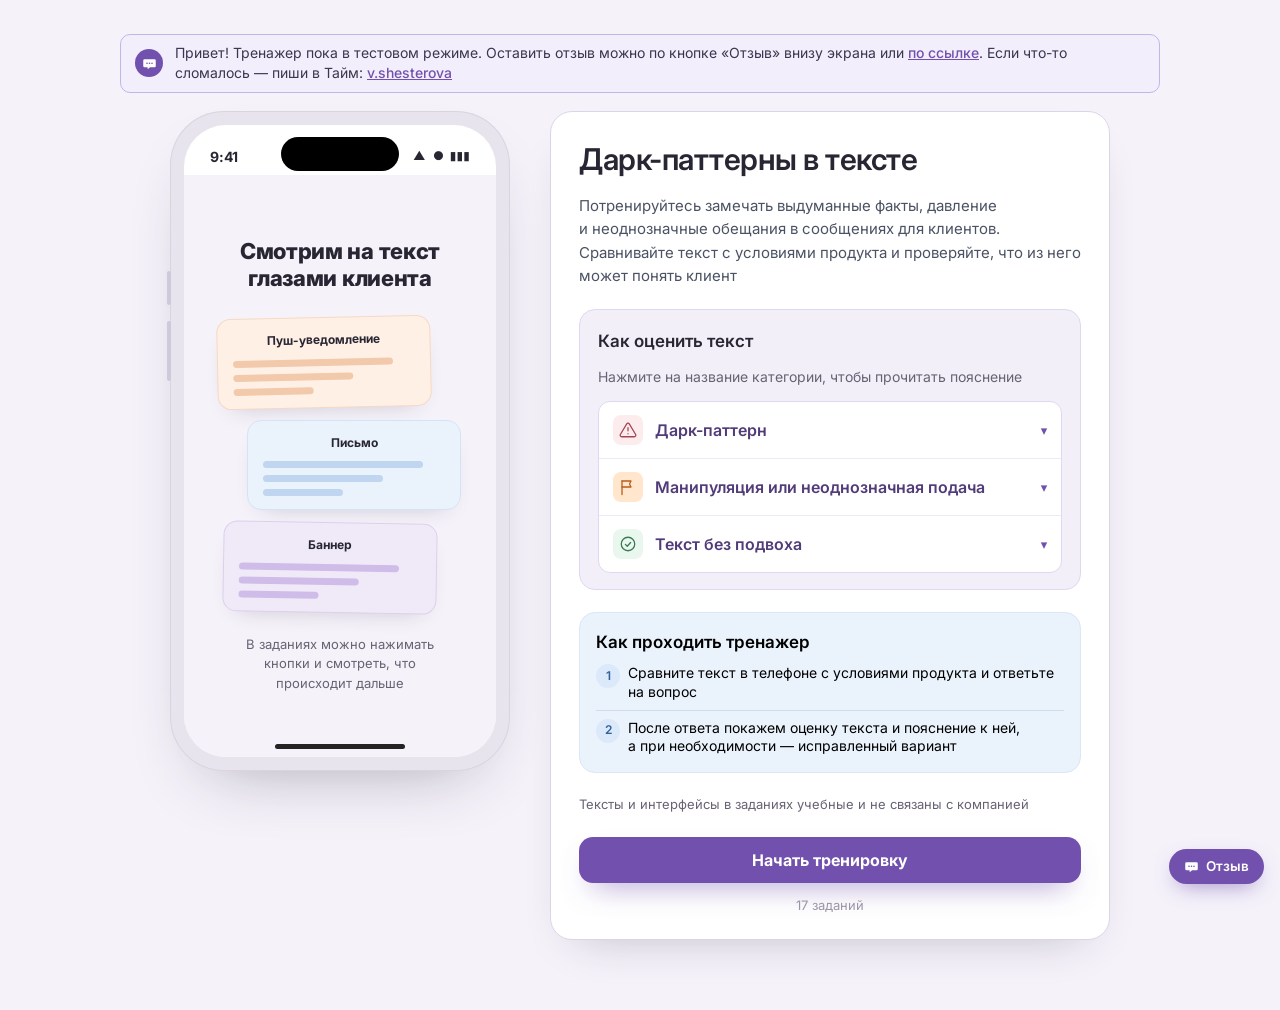
==== index.html @ 9935e398 "Откатить изменение верстки, сузившее карточку задания" ====
<!DOCTYPE html>
<html lang="ru">
<head>
  <meta charset="UTF-8" />
  <meta name="viewport" content="width=device-width, initial-scale=1.0, viewport-fit=cover" />
  <title>Тренажер по дарк-паттернам</title>
  <meta name="description" content="Мобильный тренажер для редакторов: замечаем неочевидные дарк-паттерны в интерфейсах продуктов и фич." />
  <link rel="preconnect" href="https://fonts.googleapis.com" />
  <link rel="preconnect" href="https://fonts.gstatic.com" crossorigin />
  <link href="https://fonts.googleapis.com/css2?family=Inter:wght@400;500;600;700;800&family=JetBrains+Mono:wght@400;600&display=swap" rel="stylesheet" />
<link rel="stylesheet" href="css/styles.css?v=20261102-review-result" />

  <!-- ===== Яндекс Метрика ===== -->
  <script>
    window.METRIKA_ID = "113555972";
  </script>
  <script type="text/javascript">
    (function (m, e, t, r, i, k, a) {
      m[i] = m[i] || function () { (m[i].a = m[i].a || []).push(arguments); };
      m[i].l = 1 * new Date();
      for (var j = 0; j < document.scripts.length; j++) {
        if (document.scripts[j].src === r) { return; }
      }
      k = e.createElement(t), a = e.getElementsByTagName(t)[0], k.async = 1, k.src = r, a.parentNode.insertBefore(k, a);
    })(window, document, "script", "https://mc.yandex.ru/metrika/tag.js", "ym");
    var __mid = window.METRIKA_ID || "";
    if (/^\d+$/.test(__mid)) {
      ym(__mid, "init", { clickmap: true, trackLinks: true, accurateTrackBounce: true, webvisor: true });
    }
  </script>
  <noscript><div><img src="https://mc.yandex.ru/watch/113555972" style="position:absolute; left:-9999px;" alt="" /></div></noscript>
  <!-- ===== /Яндекс Метрика ===== -->
</head>
<body>
  <div id="app" class="app"></div>
<script src="js/data.js?v=20261029-feedback"></script>
  <script src="js/feedback-api.js?v=20261029-confirm1"></script>
  <script src="js/app.js?v=20261102-review-progress"></script>
</body>
</html>
---- css/styles.css ----
/* ============================================================================
   Мобильный тренажер по дарк-паттернам — iPhone-рамка + экраны приложений
   ============================================================================ */

:root {
  --page-bg-1: #f5f2fa;
  --page-bg-2: #efeaf7;
  --page-bg-3: #f5f2fa;

  --surface: #ffffff;
  --surface-2: #ffffff;
  --surface-3: #f3eef9;
  --border: #ded6e9;
  --border-strong: #cfc4e0;

  --text: #292633;
  --text-muted: #686273;
  --text-faint: #9b95a6;

  --primary: #7151ad;
  --primary-strong: #5f3f96;
  --primary-soft: rgba(113, 81, 173, 0.12);

  --correct: #1d9a6e;
  --correct-soft: rgba(29, 154, 110, 0.14);
  --wrong: #d64550;
  --wrong-soft: rgba(214, 69, 80, 0.12);
  --accent: #a26f1f;
  --accent-soft: rgba(162, 111, 31, 0.12);
  --blue: #2f6fed;
  --blue-soft: rgba(47, 111, 237, 0.11);

  --radius: 16px;
  --radius-sm: 12px;
  --shadow: 0 20px 50px -30px rgba(41, 38, 51, 0.28);
  --shadow-phone: 0 30px 70px -40px rgba(41, 38, 51, 0.45);

  --font: "Inter", system-ui, -apple-system, "Segoe UI", Roboto, sans-serif;
}

* { box-sizing: border-box; }

html, body {
  margin: 0;
  padding: 0;
  min-height: 100%;
}

body {
  font-family: var(--font);
  color: var(--text);
  background: #f5f2fa;
  background-attachment: fixed;
  -webkit-font-smoothing: antialiased;
  line-height: 1.55;
  min-height: 100vh;
}

.app {
  max-width: 1080px;
  margin: 0 auto;
  padding: 34px 20px 70px;
}

/* ============================================================================
   Раскладка: слева телефон, справа панель с заданием
   ============================================================================ */
.layout {
  display: flex;
  align-items: flex-start;
  justify-content: center;
  gap: 40px;
  flex-wrap: wrap;
}

/* ============================================================================
   Телефон
   ============================================================================ */
.phone-wrap {
  flex: 0 0 auto;
  display: flex;
  flex-direction: column;
  align-items: center;
}

.phone {
  position: relative;
  width: 330px;
  height: 640px;
  background: #e7e4ee;
  border-radius: 54px;
  padding: 14px;
  box-shadow: var(--shadow-phone), inset 0 0 0 1px rgba(41, 38, 51, 0.08);
}

/* боковые кнопки */
.phone::before {
  content: "";
  position: absolute;
  left: -3px;
  top: 160px;
  width: 4px;
  height: 34px;
  border-radius: 4px;
  background: #cfcadb;
}
.phone::after {
  content: "";
  position: absolute;
  left: -3px;
  top: 210px;
  width: 4px;
  height: 60px;
  border-radius: 4px;
  background: #cfcadb;
}

.phone-screen {
  position: relative;
  width: 100%;
  height: 100%;
  border-radius: 42px;
  overflow: hidden;
  background: #ffffff;
  display: flex;
  flex-direction: column;
}

/* динамический остров */
.island {
  position: absolute;
  top: 12px;
  left: 50%;
  transform: translateX(-50%);
  width: 118px;
  height: 34px;
  background: #000;
  border-radius: 20px;
  z-index: 40;
}

/* ============================================================================
   Экраны приложения внутри телефона
   ============================================================================ */
.app-statusbar {
  flex: none;
  height: 50px;
  padding: 14px 26px 0;
  display: flex;
  align-items: center;
  justify-content: space-between;
  font-size: 14px;
  font-weight: 700;
  color: var(--text);
  letter-spacing: 0.2px;
  position: relative;
  z-index: 30;
}
.status-icons {
  display: flex;
  align-items: center;
  gap: 6px;
  font-size: 12px;
}
.status-dark { color: #fff; }

.app-header {
  flex: none;
  padding: 6px 20px 12px;
}
.app-header .app-name {
  font-size: 12px;
  font-weight: 700;
  text-transform: uppercase;
  letter-spacing: 0.8px;
  color: var(--acc, var(--text-faint));
  margin-bottom: 4px;
}
.app-header .app-title {
  font-size: 22px;
  font-weight: 800;
  letter-spacing: -0.4px;
  margin: 0;
  line-height: 1.2;
}
.app-header .app-subtitle {
  font-size: 13px;
  color: var(--text-muted);
  margin-top: 3px;
}

.app-body {
  flex: 1;
  overflow-y: auto;
  padding: 6px 16px 96px;
  display: flex;
  flex-direction: column;
  gap: 14px;
}
.app-body::-webkit-scrollbar { display: none; }

/* фиксированная кнопка внизу экрана */
.app-cta {
  position: absolute;
  left: 0;
  right: 0;
  bottom: 0;
  padding: 14px 18px calc(18px + 22px);
  background: linear-gradient(180deg, rgba(244, 246, 251, 0), var(--surface-2) 40%);
  z-index: 20;
}
.app-cta .btn-screen {
  width: 100%;
  height: 52px;
  border: none;
  border-radius: 16px;
  font-family: var(--font);
  font-size: 16px;
  font-weight: 700;
  color: #fff;
  background: var(--primary);
  box-shadow: 0 12px 26px -12px rgba(95, 75, 216, 0.9);
  cursor: default;
}
.app-cta .btn-screen:active { transform: none; }

/* home indicator */
.home-indicator {
  position: absolute;
  bottom: 8px;
  left: 50%;
  transform: translateX(-50%);
  width: 130px;
  height: 5px;
  border-radius: 3px;
  background: rgba(0, 0, 0, 0.85);
  z-index: 40;
}

/* ============================================================================
   Блоки интерфейса
   ============================================================================ */
.blk { width: 100%; }

/* карточка счёта/продукта */
.blk-card {
  background: #fff;
  border: 1px solid var(--border);
  border-radius: 16px;
  padding: 16px;
  color: var(--text);
  box-shadow: 0 10px 24px -20px rgba(20, 30, 60, 0.4);
}

/* цветовые темы экранов (чтобы кейсы не выглядели одинаково) */
.phone-screen.tint-violet { --acc: #7c5cf0; }
.phone-screen.tint-blue   { --acc: #3b82f6; }
.phone-screen.tint-teal   { --acc: #0d9488; }
.phone-screen.tint-amber  { --acc: #d97706; }
.phone-screen.tint-indigo { --acc: #6366f1; }
.phone-screen.tint-green  { --acc: #16a34a; }
.phone-screen.tint-rose   { --acc: #e11d48; }

.tint-violet .blk-card { border-left: 4px solid #7c5cf0; }
.tint-blue   .blk-card { border-left: 4px solid #3b82f6; }
.tint-teal   .blk-card { border-left: 4px solid #0d9488; }
.tint-amber  .blk-card { border-left: 4px solid #d97706; }
.tint-indigo .blk-card { border-left: 4px solid #6366f1; }
.tint-green  .blk-card { border-left: 4px solid #16a34a; }
.tint-rose   .blk-card { border-left: 4px solid #e11d48; }

.tint-violet .app-cta .btn-screen { background: #7c5cf0; box-shadow: 0 12px 26px -12px rgba(124, 92, 240, 0.9); }
.tint-blue   .app-cta .btn-screen { background: #3b82f6; box-shadow: 0 12px 26px -12px rgba(59, 130, 246, 0.9); }
.tint-teal   .app-cta .btn-screen { background: #0d9488; box-shadow: 0 12px 26px -12px rgba(13, 148, 136, 0.9); }
.tint-amber  .app-cta .btn-screen { background: #d97706; box-shadow: 0 12px 26px -12px rgba(217, 119, 6, 0.9); }
.tint-indigo .app-cta .btn-screen { background: #6366f1; box-shadow: 0 12px 26px -12px rgba(99, 102, 241, 0.9); }
.tint-green  .app-cta .btn-screen { background: #16a34a; box-shadow: 0 12px 26px -12px rgba(22, 163, 74, 0.9); }
.tint-rose   .app-cta .btn-screen { background: #e11d48; box-shadow: 0 12px 26px -12px rgba(225, 29, 72, 0.9); }

/* ============================================================================
   Десктоп: кейс как лендинг/страница в браузере
   ============================================================================ */
.desktop-wrap {
  flex: 0 0 auto;
  display: flex;
  flex-direction: column;
  align-items: center;
}
.browser {
  width: 430px;
  height: 620px;
  background: #fff;
  border-radius: 18px;
  box-shadow: var(--shadow-phone);
  border: 1px solid rgba(0, 0, 0, 0.06);
  display: flex;
  flex-direction: column;
  overflow: hidden;
}
.browser-bar {
  flex: none;
  display: flex;
  align-items: center;
  gap: 6px;
  padding: 11px 14px;
  background: #f1f3f8;
  border-bottom: 1px solid #e5e9f2;
}
.dot { width: 11px; height: 11px; border-radius: 50%; flex: none; }
.dot-r { background: #ff5f57; }
.dot-y { background: #febc2e; }
.dot-g { background: #28c840; }
.browser-url {
  margin-left: 8px;
  flex: 1;
  background: #fff;
  border: 1px solid #e5e9f2;
  border-radius: 8px;
  padding: 4px 12px;
  font-size: 12px;
  color: #8b93a7;
  text-align: center;
  white-space: nowrap;
  overflow: hidden;
  text-overflow: ellipsis;
}
.browser-body {
  flex: 1;
  overflow-y: auto;
  padding: 18px 22px 12px;
  display: flex;
  flex-direction: column;
  gap: 14px;
  background: #f7f9fd;
}
.browser-body::-webkit-scrollbar { display: none; }
.browser-header .browser-app {
  font-size: 12px;
  font-weight: 700;
  text-transform: uppercase;
  letter-spacing: 0.8px;
  color: var(--acc, #8b93a7);
  margin-bottom: 4px;
}
.browser-header .browser-title { font-size: 25px; font-weight: 800; letter-spacing: -0.4px; line-height: 1.2; }
.browser-header .browser-subtitle { font-size: 13px; color: var(--text-muted); margin-top: 3px; }
.browser-cta {
  flex: none;
  padding: 12px 22px 18px;
  background: #fff;
  border-top: 1px solid var(--border);
}
.btn-browser {
  width: 100%;
  height: 50px;
  border: none;
  border-radius: 13px;
  color: #fff;
  font-family: var(--font);
  font-size: 16px;
  font-weight: 700;
  background: var(--primary);
  cursor: default;
}
.tint-violet .btn-browser { background: #7c5cf0; }
.tint-blue   .btn-browser { background: #3b82f6; }
.tint-teal   .btn-browser { background: #0d9488; }
.tint-amber  .btn-browser { background: #d97706; }
.tint-indigo .btn-browser { background: #6366f1; }
.tint-green  .btn-browser { background: #16a34a; }
.tint-rose   .btn-browser { background: #e11d48; }

/* ============================================================================
   Формат-карточки кейсов (пуш, баннер, сторис, лендинг)
   ============================================================================ */
.format-wrap { flex: 0 0 auto; display: flex; justify-content: center; }
.format-card {
  width: 360px;
  background: #fff;
  border-radius: 18px;
  box-shadow: var(--shadow);
  border: 1px solid var(--border);
  display: flex;
  flex-direction: column;
  overflow: hidden;
}
.fmt-tag {
  display: flex;
  align-items: center;
  gap: 8px;
  padding: 12px 16px;
  background: #f7f9fd;
  border-bottom: 1px solid var(--border);
  font-size: 12px;
  font-weight: 700;
  color: #8b93a7;
  text-transform: uppercase;
  letter-spacing: 0.6px;
}
.fmt-tag .fmt-app {
  margin-left: auto;
  text-transform: none;
  letter-spacing: 0;
  color: var(--acc, #8b93a7);
  font-weight: 800;
}
.fmt-body { display: flex; flex-direction: column; gap: 14px; padding: 18px; }
.fmt-cta { padding: 12px 18px 18px; border-top: 1px solid var(--border); background: #fff; }
.btn-fmt {
  width: 100%;
  height: 48px;
  border: none;
  border-radius: 12px;
  color: #fff;
  font-size: 16px;
  font-weight: 700;
  font-family: var(--font);
  background: var(--primary);
  cursor: default;
}
.tint-violet .btn-fmt { background: #7c5cf0; }
.tint-blue   .btn-fmt { background: #3b82f6; }
.tint-teal   .btn-fmt { background: #0d9488; }
.tint-amber  .btn-fmt { background: #d97706; }
.tint-indigo .btn-fmt { background: #6366f1; }
.tint-green  .btn-fmt { background: #16a34a; }
.tint-rose   .btn-fmt { background: #e11d48; }

/* варианты форматов */
.fmt-push { width: 340px; }
.fmt-push .fmt-body { gap: 10px; padding: 14px 16px; }
.fmt-push .blk-offer { box-shadow: none; border: none; padding: 0; }
.fmt-push .blk-offer .offer-title { font-size: 15px; }

.tint-violet .fmt-banner { background: #f4f1ff; }
.tint-blue   .fmt-banner { background: #eff6ff; }
.tint-teal   .fmt-banner { background: #ecfdf8; }
.tint-amber  .fmt-banner { background: #fff7ed; }
.tint-indigo .fmt-banner { background: #eef2ff; }
.tint-green  .fmt-banner { background: #f0fdf4; }
.tint-rose   .fmt-banner { background: #fff1f2; }

.fmt-story { min-height: 460px; }
.fmt-story .fmt-body { justify-content: center; flex: 1; }
.fmt-story .blk-title { font-size: 22px; }

/* ============================================================================
   Форматы, нарисованные внутри телефона
   ============================================================================ */
.fmt-screen { flex: 1 1 auto; min-height: 0; position: relative; overflow: hidden; }

/* push — уведомление */
.fmt-screen-push {
  background: linear-gradient(165deg, #eef0f6, #d9deea);
  padding-top: 8px;
}
.push-card {
  margin: 10px 14px;
  background: #fff;
  border-radius: 16px;
  box-shadow: 0 12px 30px -14px rgba(0, 0, 0, 0.35);
  padding: 14px 16px;
  display: flex;
  flex-direction: column;
  gap: 10px;
}
.push-head { display: flex; align-items: center; gap: 8px; font-size: 12px; color: #8b93a7; }
.push-dot { width: 18px; height: 18px; border-radius: 50%; background: var(--acc, #8b93a7); }
.push-app { font-weight: 700; color: var(--text); }
.push-time { margin-left: auto; }
.push-body { display: flex; flex-direction: column; gap: 10px; }
.push-body .blk-offer { box-shadow: none; border: none; padding: 0; }
.push-body .blk-offer .offer-title { font-size: 16px; }

/* banner */
.fmt-screen-banner {
  display: flex; align-items: center; justify-content: center;
  padding: 18px;
  background: linear-gradient(165deg, #f4f1ff, #e8e2ff);
}
.tint-blue   .fmt-screen-banner { background: linear-gradient(165deg, #eff6ff, #dbeafe); }
.tint-amber  .fmt-screen-banner { background: linear-gradient(165deg, #fff7ed, #ffedd5); }
.banner-inner {
  width: 100%;
  background: #fff;
  border-radius: 18px;
  box-shadow: 0 14px 32px -18px rgba(0, 0, 0, 0.4);
  padding: 20px;
  display: flex; flex-direction: column; gap: 12px;
  border-top: 6px solid var(--acc, var(--primary));
}
.banner-app { font-size: 12px; font-weight: 700; color: var(--acc, var(--primary)); text-transform: uppercase; letter-spacing: 0.6px; }
.btn-banner-small {
  align-self: flex-start; margin-top: 4px;
  padding: 10px 18px; border-radius: 10px; border: none;
  color: #fff; background: var(--acc, var(--primary));
  font-weight: 700; font-size: 14px; font-family: var(--font); cursor: default;
}

/* story */
.fmt-screen-story {
  display: flex; align-items: center; justify-content: center;
  padding: 26px 22px;
}
.tint-violet .fmt-screen-story { background: linear-gradient(165deg, #7c5cf0, #3b2d7e); }
.tint-blue   .fmt-screen-story { background: linear-gradient(165deg, #3b82f6, #1e3a8a); }
.tint-teal   .fmt-screen-story { background: linear-gradient(165deg, #14b8a6, #115e59); }
.tint-amber  .fmt-screen-story { background: linear-gradient(165deg, #f59e0b, #7c2d12); }
.tint-indigo .fmt-screen-story { background: linear-gradient(165deg, #6366f1, #312e81); }
.tint-green  .fmt-screen-story { background: linear-gradient(165deg, #22c55e, #14532d); }
.tint-rose   .fmt-screen-story { background: linear-gradient(165deg, #f472b6, #881337); }
.story-inner {
  text-align: center;
  display: flex; flex-direction: column; gap: 18px;
  align-items: center; width: 100%; color: #fff;
}
.story-app { font-size: 13px; font-weight: 700; opacity: 0.9; text-transform: uppercase; letter-spacing: 0.6px; }
.fmt-screen-story .blk-title { color: #fff; font-size: 24px; }
.fmt-screen-story .blk-text { color: #fff; font-size: 16px; }
.fmt-screen-story .blk-note { color: rgba(255, 255, 255, 0.85); }
.fmt-screen-story .blk-offer { background: rgba(255, 255, 255, 0.12); border: none; color: #fff; }
.fmt-screen-story .blk-offer .offer-title { color: #fff; }
.fmt-screen-story .blk-offer .offer-text { color: rgba(255, 255, 255, 0.9); }
.fmt-screen-story .blk-compare { background: rgba(255, 255, 255, 0.1); border-color: rgba(255, 255, 255, 0.15); }
.fmt-screen-story .blk-compare .cr-label { color: rgba(255, 255, 255, 0.85); }
.fmt-screen-story .blk-compare .cr-value { color: #fff; }
.fmt-screen-story .blk-bullets .bullet { background: rgba(255, 255, 255, 0.12); border: none; color: #fff; }
.fmt-screen-story .blk-bullets .bullet::before { color: #fff; background: rgba(255, 255, 255, 0.2); }
.btn-story {
  padding: 13px 26px; border-radius: 999px; border: none;
  color: #fff; background: rgba(255, 255, 255, 0.22);
  font-weight: 800; font-size: 16px; font-family: var(--font); cursor: default;
}

/* landing */
.fmt-screen-landing { background: #f7f9fd; display: flex; flex-direction: column; }
.landing-page {
  flex: 1; overflow-y: auto;
  padding: 6px 18px 110px;
  display: flex; flex-direction: column; gap: 14px;
}
.landing-page::-webkit-scrollbar { display: none; }
.landing-app { font-size: 12px; font-weight: 700; color: var(--acc, var(--primary)); text-transform: uppercase; letter-spacing: 0.6px; margin-top: 8px; }
.landing-title { font-size: 26px; font-weight: 800; letter-spacing: -0.4px; margin: 2px 0 0; line-height: 1.2; }
.landing-subtitle { font-size: 13px; color: var(--text-muted); margin-top: 3px; }
.landing-p { font-size: 16px; color: #292633; line-height: 1.5; }
.landing-cards { display: flex; flex-direction: column; gap: 10px; margin-top: 2px; }
.tariff-card {
  background: #fff;
  border: 1px solid #ded6e9;
  border-radius: 14px;
  padding: 14px 16px;
}
.tariff-title { font-size: 15px; font-weight: 700; color: #292633; margin-bottom: 4px; }
.tariff-text { font-size: 14px; color: #4b5263; line-height: 1.45; }
.landing-cta {
  position: absolute; left: 0; right: 0; bottom: 0;
  padding: 12px 16px 22px;
  background: linear-gradient(180deg, rgba(247, 249, 253, 0), #f7f9fd 45%);
}
.btn-landing {
  width: 100%; height: 50px; border: none; border-radius: 14px;
  color: #fff; font-size: 16px; font-weight: 700;
  background: var(--acc, var(--primary)); font-family: var(--font); cursor: default;
}

/* ============================================================================
   Форматы — подробная прорисовка (iOS-стиль)
   ============================================================================ */
/* иконка приложения */
.app-icon {
  flex: none;
  width: 36px; height: 36px;
  border-radius: 10px;
  display: inline-flex; align-items: center; justify-content: center;
  font-size: 20px;
  box-shadow: inset 0 -3px 0 rgba(0, 0, 0, 0.08);
}
.tint-violet .app-icon { background: linear-gradient(135deg, #8b7bff, #5f4bd8); }
.tint-blue   .app-icon { background: linear-gradient(135deg, #60a5fa, #2563eb); }
.tint-teal   .app-icon { background: linear-gradient(135deg, #2dd4bf, #0d9488); }
.tint-amber  .app-icon { background: linear-gradient(135deg, #fbbf24, #d97706); }
.tint-indigo .app-icon { background: linear-gradient(135deg, #818cf8, #4f46e5); }
.tint-green  .app-icon { background: linear-gradient(135deg, #4ade80, #16a34a); }
.tint-rose   .app-icon { background: linear-gradient(135deg, #f472b6, #e11d48); }

/* иллюстрация */
.illust {
  border-radius: 14px;
  display: flex; align-items: center; justify-content: center;
  font-size: 52px;
  height: 130px;
}
.illust.size-lg { height: 160px; font-size: 70px; border-radius: 16px; }
.tint-violet .illust { background: linear-gradient(135deg, #ede9fe, #ddd6fe); }
.tint-blue   .illust { background: linear-gradient(135deg, #dbeafe, #bfdbfe); }
.tint-teal   .illust { background: linear-gradient(135deg, #ccfbf1, #99f6e4); }
.tint-amber  .illust { background: linear-gradient(135deg, #fef3c7, #fde68a); }
.tint-indigo .illust { background: linear-gradient(135deg, #e0e7ff, #c7d2fe); }
.tint-green  .illust { background: linear-gradient(135deg, #dcfce7, #bbf7d0); }
.tint-rose   .illust { background: linear-gradient(135deg, #ffe4e6, #fecdd3); }

/* push — настоящее уведомление */
.push-card {
  margin: 10px 14px;
  background: #fff;
  border-radius: 16px;
  box-shadow: 0 14px 34px -16px rgba(0, 0, 0, 0.4);
  padding: 14px 16px;
}
.push-head { display: flex; align-items: center; gap: 10px; }
.push-app-col { display: flex; flex-direction: column; }
.push-app { font-size: 12px; font-weight: 700; color: #4b5263; }
.push-time { font-size: 11px; color: #9aa1b2; }
.push-title { font-size: 16px; font-weight: 800; margin-top: 6px; letter-spacing: -0.2px; }
.push-body { font-size: 14px; color: #5d6679; line-height: 1.45; margin-top: 4px; }

/* banner — внутриприложенный баннер */
.banner-inner {
  position: relative;
  width: 100%;
  background: #fff;
  border-radius: 20px;
  box-shadow: 0 16px 36px -18px rgba(0, 0, 0, 0.45);
  padding: 16px;
}
.banner-close { position: absolute; top: 12px; right: 16px; font-size: 20px; color: #a0a7b8; line-height: 1; }
.banner-headline { font-size: 20px; font-weight: 800; letter-spacing: -0.3px; margin-top: 6px; }
.banner-sub { font-size: 14px; color: #5d6679; margin-top: 6px; line-height: 1.5; }
.btn-banner-small {
  align-self: flex-start;
  margin-top: 14px; padding: 11px 20px; border-radius: 11px; border: none;
  color: #fff; background: var(--acc, var(--primary));
  font-weight: 700; font-size: 15px; font-family: var(--font); cursor: default;
}

/* story — как настоящая сторис */
.fmt-screen-story { display: flex; flex-direction: column; align-items: stretch; position: relative; padding: 0; overflow: hidden; }
.fmt-screen-story::before {
  content: "";
  position: absolute; inset: 0;
  background: radial-gradient(120% 70% at 50% 0%, rgba(255,255,255,0.18), transparent 55%),
              radial-gradient(120% 80% at 50% 100%, rgba(0,0,0,0.35), transparent 60%);
}
.story-progress { position: absolute; top: 14px; left: 12px; right: 12px; display: flex; gap: 5px; z-index: 3; }
.story-progress span { flex: 1; height: 3px; border-radius: 2px; background: rgba(255, 255, 255, 0.4); overflow: hidden; }
.story-progress span.on { background: #fff; }
.story-progress span.half { background: linear-gradient(90deg, #fff 0 55%, rgba(255,255,255,0.4) 55% 100%); }
.story-head { position: absolute; top: 26px; left: 12px; right: 12px; display: flex; align-items: center; gap: 9px; z-index: 3; }
.story-ring {
  width: 34px; height: 34px; flex: none;
  border-radius: 50%; padding: 2px;
  background: linear-gradient(135deg, #feda75, #fa7e1e, #d62976, #962fbf, #4f5bd5);
  display: flex; align-items: center; justify-content: center;
}
.story-avatar {
  width: 30px; height: 30px; border-radius: 50%;
  background: rgba(0, 0, 0, 0.35);
  display: flex; align-items: center; justify-content: center;
  font-size: 15px;
}
.story-id { display: flex; flex-direction: column; line-height: 1.15; }
.story-user { font-size: 13px; font-weight: 700; color: #fff; }
.story-time { font-size: 11px; color: rgba(255, 255, 255, 0.85); }
.story-more { margin-left: auto; color: #fff; font-size: 20px; line-height: 1; }
.story-close { color: #fff; font-size: 22px; line-height: 1; font-weight: 300; }
.story-main { flex: 1; display: flex; flex-direction: column; align-items: center; justify-content: center; gap: 12px; padding: 74px 24px 70px; text-align: center; z-index: 2; }
.story-emoji { font-size: 88px; filter: drop-shadow(0 16px 28px rgba(0, 0, 0, 0.35)); margin-bottom: 6px; }
.story-headline { font-size: 27px; font-weight: 800; color: #fff; line-height: 1.15; letter-spacing: -0.4px; text-shadow: 0 2px 14px rgba(0, 0, 0, 0.3); }
.story-text { font-size: 16px; color: rgba(255, 255, 255, 0.95); text-shadow: 0 1px 10px rgba(0, 0, 0, 0.3); }
.story-bottom { position: absolute; bottom: 18px; left: 14px; right: 14px; display: flex; align-items: center; gap: 10px; z-index: 3; }
.story-reply { flex: 1; background: rgba(255, 255, 255, 0.22); border-radius: 24px; padding: 10px 16px; font-size: 14px; color: rgba(255, 255, 255, 0.95); }
.story-send { width: 34px; height: 34px; border-radius: 50%; background: rgba(255, 255, 255, 0.22); display: flex; align-items: center; justify-content: center; font-size: 16px; color: #fff; }

/* многосторис — серия кадров с нумерацией */
.story-series { flex: 1; display: flex; flex-direction: column; min-height: 0; z-index: 2; }
.story-series-head {
  flex: none; display: flex; align-items: center; gap: 10px;
  padding: 14px 18px 6px;
}
.story-series-head .story-ring { width: 34px; height: 34px; }
.story-series-head .story-avatar { font-size: 16px; }
.story-series-user { font-size: 15px; font-weight: 700; color: #fff; text-shadow: 0 1px 6px rgba(0,0,0,0.3); }
.story-list { flex: 1; display: flex; flex-direction: column; gap: 10px; padding: 8px 16px 16px; overflow: auto; }
.story-card { display: none; }
.story-frame {
  background: rgba(255, 255, 255, 0.14);
  border: 1px solid rgba(255, 255, 255, 0.2);
  border-radius: 16px;
  padding: 12px 16px 14px;
  display: flex; flex-direction: column; align-items: flex-start; gap: 8px;
}
.story-num {
  font-size: 12px; font-weight: 700; letter-spacing: 0.4px;
  color: rgba(255, 255, 255, 0.85); text-transform: uppercase;
}
.story-frame .story-ring, .story-frame .story-user { display: none; }
.story-frame-text { font-size: 16px; color: #fff; line-height: 1.45; text-shadow: 0 1px 8px rgba(0, 0, 0, 0.3); }

/* landing — мобильная страница */
.landing-bar { flex: none; display: flex; align-items: center; gap: 12px; padding: 12px 16px 6px; }
.landing-back { font-size: 24px; color: var(--acc, var(--primary)); line-height: 1; }
.landing-bar-title { flex: 1; text-align: center; font-size: 15px; font-weight: 700; color: var(--text); }
.landing-share { font-size: 18px; color: var(--acc, var(--primary)); }
.landing-hero { margin: 4px 0 8px; }
.landing-page { padding: 0 18px 110px; }

/* ============================================================================
   Формат-лист: чистый текст формата (без приложения и интерфейсов)
   ============================================================================ */
.sheet-wrap { flex: 0 0 auto; display: flex; justify-content: center; }
.sheet-card {
  width: 360px;
  background: #fff;
  border-radius: 18px;
  box-shadow: var(--shadow);
  border: 1px solid var(--border);
  overflow: hidden;
}
.sheet-chip {
  display: flex; align-items: center; gap: 10px;
  padding: 12px 18px;
  border-bottom: 1px solid var(--border);
  background: #fafbfe;
}
.sheet-fmt {
  font-size: 11px; font-weight: 800; text-transform: uppercase; letter-spacing: 0.8px;
  color: var(--acc, var(--primary));
  background: rgba(139, 123, 255, 0.1);
  padding: 4px 10px; border-radius: 999px;
}
.tint-violet .sheet-fmt { color: #7c5cf0; background: rgba(124, 92, 240, 0.1); }
.tint-blue   .sheet-fmt { color: #2563eb; background: rgba(37, 99, 235, 0.1); }
.tint-teal   .sheet-fmt { color: #0d9488; background: rgba(13, 148, 136, 0.1); }
.tint-amber  .sheet-fmt { color: #d97706; background: rgba(217, 119, 6, 0.12); }
.tint-indigo .sheet-fmt { color: #4f46e5; background: rgba(79, 70, 229, 0.1); }
.tint-green  .sheet-fmt { color: #16a34a; background: rgba(22, 163, 74, 0.12); }
.tint-rose   .sheet-fmt { color: #e11d48; background: rgba(225, 29, 72, 0.1); }
.sheet-app { margin-left: auto; font-size: 13px; font-weight: 700; color: var(--text-muted); }
.sheet-body { padding: 20px 20px 22px; display: flex; flex-direction: column; gap: 12px; }
.sheet-headline { font-size: 24px; font-weight: 800; letter-spacing: -0.4px; line-height: 1.25; }
.sheet-sub { font-size: 14px; color: var(--text-muted); }
.sheet-text { display: flex; flex-direction: column; gap: 8px; }
.sheet-line { font-size: 15px; color: var(--text); line-height: 1.5; }
.sheet-cta {
  display: flex; align-items: center; gap: 12px;
  margin-top: 6px;
  padding: 12px 14px;
  border-radius: 12px;
  background: var(--surface-2);
  border: 1px solid var(--border);
}
.sheet-cta-label { font-size: 11px; font-weight: 700; text-transform: uppercase; letter-spacing: 0.6px; color: var(--text-faint); }
.sheet-cta-text { font-size: 15px; font-weight: 700; color: var(--acc, var(--primary)); }

/* текстовые строки форматов (контент как текст, без UI-карточек) */
.push-line { font-size: 14px; color: #5d6679; line-height: 1.45; }
.push-line + .push-line { margin-top: 4px; }

.banner-body { display: flex; flex-direction: column; gap: 6px; margin-top: 6px; }
.banner-line { font-size: 14px; color: #5d6679; line-height: 1.5; }

.landing-text { display: flex; flex-direction: column; gap: 8px; }
.landing-line { font-size: 15px; color: var(--text); line-height: 1.55; }

/* ОФФЕР — карточка спецпредложения */
.fmt-screen-offer { display: flex; align-items: center; justify-content: center; padding: 18px; background: linear-gradient(165deg, #faf6ff, #efe6ff); }
.tint-teal  .fmt-screen-offer { background: linear-gradient(165deg, #effdf8, #d5f5ec); }
.tint-amber .fmt-screen-offer { background: linear-gradient(165deg, #fff9ec, #ffe9c7); }
.offer-card {
  width: 100%;
  background: #fff;
  border-radius: 20px;
  box-shadow: 0 16px 36px -18px rgba(0, 0, 0, 0.4);
  padding: 20px;
  display: flex; flex-direction: column; gap: 12px;
  border: 1px solid var(--border);
}
.offer-badge {
  align-self: flex-start;
  font-size: 11px; font-weight: 800; text-transform: uppercase; letter-spacing: 0.7px;
  color: #fff; background: var(--acc, var(--primary));
  padding: 5px 12px; border-radius: 999px;
}
.offer-headline { font-size: 22px; font-weight: 800; letter-spacing: -0.4px; line-height: 1.25; }
.offer-body { display: flex; flex-direction: column; gap: 6px; }
.offer-line { font-size: 14.5px; color: #5d6679; line-height: 1.5; }
.btn-offer {
  width: 100%; margin-top: 6px; padding: 14px; border: none; border-radius: 14px;
  color: #fff; font-size: 16px; font-weight: 700;
  background: var(--acc, var(--primary)); font-family: var(--font); cursor: default;
}

/* НОТИФИКАЦИЯ — системное уведомление */
.fmt-screen-notif { display: flex; align-items: center; justify-content: center; padding: 18px; background: linear-gradient(165deg, #f2f3f8, #dfe3ef); }
.notif-card {
  width: 100%;
  background: rgba(255, 255, 255, 0.92);
  border-radius: 22px;
  box-shadow: 0 18px 40px -20px rgba(0, 0, 0, 0.45);
  padding: 20px;
  display: flex; flex-direction: column; gap: 10px;
}
.notif-head { display: flex; align-items: center; gap: 10px; }
.notif-app-col { display: flex; flex-direction: column; }
.notif-app { font-size: 12px; font-weight: 700; color: #4b5263; }
.notif-time { font-size: 11px; color: #9aa1b2; }
.notif-title { font-size: 17px; font-weight: 800; margin-top: 4px; }
.notif-body { display: flex; flex-direction: column; gap: 6px; }
.notif-line { font-size: 14px; color: #5d6679; line-height: 1.45; }
.notif-actions { display: flex; gap: 10px; margin-top: 8px; }
.notif-btn {
  flex: 1; padding: 11px; border-radius: 12px; border: none;
  font-size: 15px; font-weight: 700; color: #fff;
  background: var(--acc, var(--primary)); font-family: var(--font); cursor: default;
}
.notif-btn.ghost { background: #eef1f6; color: #5d6679; }

/* СООБЩЕНИЕ — SMS / email / чат */
.fmt-screen-msg { display: flex; align-items: flex-end; justify-content: center; padding: 16px; background: linear-gradient(165deg, #eef0f6, #dbe0ec); }
.msg-card {
  width: 100%;
  background: #fff;
  border-radius: 20px;
  box-shadow: 0 16px 36px -18px rgba(0, 0, 0, 0.45);
  padding: 18px;
  display: flex; flex-direction: column; gap: 10px;
}
.msg-head { display: none; }
.msg-top { display: flex; align-items: baseline; gap: 6px; font-size: 12px; color: #9aa1b2; }
.msg-from-label { font-size: 12px; color: #9aa1b2; }
.msg-sender { font-size: 13px; font-weight: 700; color: var(--acc, var(--primary)); }
.msg-time { font-size: 11px; color: #9aa1b2; }
.msg-subject { font-size: 17px; font-weight: 800; line-height: 1.3; }
.msg-body { display: flex; flex-direction: column; gap: 8px; margin-top: 2px; }
.msg-line { font-size: 14px; color: #4b5263; line-height: 1.5; }
.msg-cta-row { margin-top: 6px; }
.btn-msg {
  width: 100%; height: 46px; border: none; border-radius: 12px;
  color: #fff; background: var(--acc, var(--primary));
  font-size: 15px; font-weight: 700; font-family: var(--font); cursor: default;
}
.blk-card .card-label { font-size: 12px; font-weight: 700; color: var(--text-muted); text-transform: uppercase; letter-spacing: 0.5px; }
.blk-card .card-balance { font-size: 24px; font-weight: 800; margin: 4px 0 2px; color: var(--acc, var(--primary)); letter-spacing: -0.5px; }
.blk-card .card-sub { font-size: 13px; color: var(--text-muted); }

/* заголовок секции */
.blk-title { font-size: 16px; font-weight: 800; margin: 0; letter-spacing: -0.2px; }

/* текст */
.blk-text { font-size: 14.5px; color: var(--text); margin: 0; }

/* оффер */
.blk-offer {
  border: 1px solid var(--border);
  border-radius: 16px;
  padding: 16px;
  background: var(--surface);
  box-shadow: 0 10px 24px -20px rgba(20, 30, 60, 0.4);
}
.blk-offer .offer-tag {
  display: inline-block;
  padding: 4px 10px;
  border-radius: 999px;
  font-size: 11px;
  font-weight: 700;
  color: var(--accent);
  background: var(--accent-soft);
  margin-bottom: 10px;
}
.blk-offer .offer-title { font-size: 16px; font-weight: 800; margin: 0 0 6px; letter-spacing: -0.2px; }
.blk-offer .offer-text { font-size: 13.5px; color: var(--text-muted); margin: 0; }

/* сравнение */
.blk-compare {
  border: 1px solid var(--border);
  border-radius: 16px;
  overflow: hidden;
  background: var(--surface);
}
.compare-row {
  display: flex;
  align-items: center;
  justify-content: space-between;
  gap: 10px;
  padding: 13px 16px;
}
.compare-row + .compare-row { border-top: 1px solid var(--border); }
.compare-row .cr-label { font-size: 13.5px; color: var(--text-muted); }
.compare-row .cr-value { font-size: 15px; font-weight: 800; }
.compare-row.accent { background: var(--correct-soft); }
.compare-row.accent .cr-value { color: var(--correct); }

/* цена */
.blk-price { text-align: center; }
.blk-price .price-current { font-size: 34px; font-weight: 800; letter-spacing: -0.5px; }
.blk-price .price-old { font-size: 17px; color: var(--text-faint); text-decoration: line-through; margin-top: 2px; }
.blk-price .price-note { font-size: 13px; color: var(--text-muted); margin-top: 2px; }

/* список */
.blk-bullets { display: flex; flex-direction: column; gap: 8px; }
.blk-bullets .bullet {
  display: flex;
  align-items: center;
  gap: 10px;
  font-size: 14px;
  background: var(--surface);
  border: 1px solid var(--border);
  border-radius: 12px;
  padding: 11px 14px;
}
.blk-bullets .bullet::before {
  content: "✓";
  flex: none;
  width: 20px;
  height: 20px;
  display: inline-flex;
  align-items: center;
  justify-content: center;
  border-radius: 50%;
  font-size: 11px;
  font-weight: 800;
  color: var(--correct);
  background: var(--correct-soft);
}

/* бейдж */
.blk-badge { text-align: center; }
.blk-badge .badge-screen {
  display: inline-block;
  padding: 7px 14px;
  border-radius: 999px;
  font-size: 13px;
  font-weight: 700;
}
.blk-badge .tone-danger { color: #c22; background: var(--wrong-soft); border: 1px solid rgba(229, 72, 77, 0.3); }
.blk-badge .tone-success { color: #0f8a66; background: var(--correct-soft); border: 1px solid rgba(21, 154, 114, 0.3); }

/* мелкий текст */
.blk-note { font-size: 12.5px; color: var(--text-faint); margin: 0; }
.blk-note.tone-danger { color: #b33236; }

/* свёрнутые условия */
.blk-disclosure {
  display: flex;
  align-items: center;
  justify-content: space-between;
  font-size: 13.5px;
  color: var(--blue);
  font-weight: 600;
  border: 1px dashed var(--border-strong);
  border-radius: 12px;
  padding: 12px 14px;
  background: var(--surface);
}
.disclosure-caret { color: var(--text-faint); font-size: 15px; }

/* переключатель / чекбокс */
.blk-toggle {
  display: flex;
  align-items: center;
  justify-content: space-between;
  gap: 14px;
  background: var(--surface);
  border: 1px solid var(--border);
  border-radius: 14px;
  padding: 13px 14px;
}
.blk-toggle .toggle-title { font-size: 14.5px; font-weight: 700; }
.blk-toggle .toggle-desc { font-size: 12.5px; color: var(--text-muted); margin-top: 2px; }
.toggle-switch {
  flex: none;
  position: relative;
  width: 46px;
  height: 27px;
  border-radius: 999px;
  background: #d6dbe7;
  transition: background 0.2s ease;
}
.toggle-switch::after {
  content: "";
  position: absolute;
  top: 3px;
  left: 3px;
  width: 21px;
  height: 21px;
  border-radius: 50%;
  background: #fff;
  box-shadow: 0 2px 5px rgba(0, 0, 0, 0.25);
  transition: left 0.2s ease;
}
.blk-toggle.checked .toggle-switch { background: var(--primary); }
.blk-toggle.checked .toggle-switch::after { left: 22px; }

/* группа кнопок на экране */
.blk-buttons { display: flex; flex-direction: column; gap: 10px; }
.btn-primary-screen, .btn-ghost-screen {
  width: 100%;
  height: 48px;
  border-radius: 14px;
  font-family: var(--font);
  font-size: 15px;
  font-weight: 700;
  cursor: default;
}
.btn-primary-screen { border: none; color: #fff; background: var(--primary); box-shadow: 0 12px 26px -14px rgba(95, 75, 216, 0.9); }
.btn-ghost-screen { background: var(--surface); border: 1px solid var(--border-strong); color: var(--text-muted); }
.btn-ghost-screen.shame { color: #b33236; }

/* ============================================================================
   Панель задания (справа)
   ============================================================================ */
.panel {
  flex: 1 1 460px;
  max-width: 560px;
  background: rgba(255, 255, 255, 0.05);
  border: 1px solid rgba(255, 255, 255, 0.08);
  border-radius: 22px;
  padding: 28px 30px;
  color: #eef0f8;
  backdrop-filter: blur(6px);
  box-shadow: var(--shadow);
  animation: fadeUp 0.45s ease both;
}

/* кнопка «Назад» к предыдущему кейсу */
.quiz-back { margin: -6px 0 14px; }
.btn-back {
  background: none; border: none; cursor: pointer;
  color: #aab2c9; font-size: 14px; font-weight: 600;
  font-family: var(--font); padding: 4px 0;
  transition: color .15s ease, transform .15s ease;
}
.btn-back:hover { color: #fff; transform: translateX(-2px); }

.progress-row { margin-bottom: 18px; }
.progress-top {
  display: flex;
  justify-content: space-between;
  align-items: center;
  font-size: 13px;
  color: #aab2c9;
  font-weight: 600;
  margin-bottom: 8px;
}
.progress-track { height: 8px; border-radius: 999px; background: rgba(255, 255, 255, 0.1); overflow: hidden; }
.progress-fill { height: 100%; border-radius: 999px; background: linear-gradient(90deg, #8b7bff, #ff9d5c); transition: width 0.4s ease; }

.chips { display: flex; flex-wrap: wrap; gap: 8px; margin-bottom: 18px; }
.chip {
  display: inline-block;
  padding: 6px 12px;
  border-radius: 999px;
  font-size: 12px;
  font-weight: 700;
}
.chip-product  { color: #c9baff; background: rgba(139, 123, 255, 0.16); }
.chip-feature  { color: #ffd0a8; background: rgba(255, 157, 92, 0.16); }
.chip-criteria { color: #9fe0c8; background: rgba(21, 154, 114, 0.18); }

.panel-question { font-size: 18px; font-weight: 700; color: #fff; margin: 0 0 20px; letter-spacing: -0.2px; }

.options { display: flex; flex-direction: column; gap: 12px; margin-bottom: 22px; }
.option {
  position: relative;
  display: flex;
  align-items: flex-start;
  gap: 12px;
  text-align: left;
  font-family: var(--font);
  font-size: 15px;
  color: #e6e9f3;
  background: rgba(255, 255, 255, 0.06);
  border: 1px solid rgba(255, 255, 255, 0.1);
  border-radius: 14px;
  padding: 14px 46px 14px 16px;
  cursor: pointer;
  transition: border-color 0.15s ease, background 0.15s ease, transform 0.12s ease;
}
.option::after {
  content: "";
  position: absolute;
  right: 14px;
  top: 50%;
  transform: translateY(-50%);
  width: 22px;
  height: 22px;
  display: none;
  align-items: center;
  justify-content: center;
  border-radius: 50%;
  font-size: 12px;
  font-weight: 800;
}
.option:hover:not(.option-correct):not(.option-wrong):not(.option-dim) {
  border-color: #8b7bff;
  background: rgba(139, 123, 255, 0.1);
  transform: translateY(-1px);
}
.option-key {
  flex: none;
  width: 26px;
  height: 26px;
  display: inline-flex;
  align-items: center;
  justify-content: center;
  border-radius: 8px;
  font-size: 13px;
  font-weight: 700;
  background: rgba(255, 255, 255, 0.1);
  color: #aab2c9;
}
.option-text { flex: 1; }

.option-correct { border-color: var(--correct); background: var(--correct-soft); }
.option-correct .option-key { background: var(--correct); color: #fff; }
.option-wrong { border-color: var(--wrong); background: var(--wrong-soft); }
.option-wrong .option-key { background: var(--wrong); color: #fff; }
.option-dim { opacity: 0.4; cursor: default; }
.option-correct::after { content: "✓"; display: flex; background: var(--correct); color: #fff; }
.option-wrong::after { content: "✕"; display: flex; background: var(--wrong); color: #fff; }

/* ============================================================================
   Обратная связь / разбор
   ============================================================================ */
.feedback { margin-top: 4px; }

.verdict {
  font-size: 16px;
  font-weight: 800;
  padding: 14px 18px;
  border-radius: 14px;
  margin-bottom: 18px;
  animation: fadeUp 0.25s ease both;
}
.verdict-correct { background: var(--correct-soft); color: #7fe0c4; }
.verdict-wrong { background: var(--wrong-soft); color: #ff9a9d; }

/* критерий — нейтральной строкой (не красный/зеленый) */
.criteria-neutral {
  display: flex;
  align-items: center;
  gap: 6px;
  flex-wrap: wrap;
  background: rgba(255, 255, 255, 0.05);
  border: 1px solid rgba(255, 255, 255, 0.09);
  border-left: 3px solid #8a94ad;
  border-radius: 12px;
  padding: 12px 14px;
  margin-bottom: 16px;
  font-size: 14px;
  color: #c2c8dc;
}
.criteria-neutral-text { opacity: 0.9; }
.criteria-neutral-value { font-weight: 700; color: #eef0f8; }

/* контекст до вопроса */
.case-context {
  background: rgba(47, 111, 237, 0.08);
  border: 1px solid rgba(47, 111, 237, 0.18);
  border-left: 3px solid #6fa3ff;
  border-radius: 12px;
  padding: 13px 15px;
  margin-bottom: 18px;
}
.case-context-label {
  font-size: 11.5px;
  font-weight: 700;
  text-transform: uppercase;
  letter-spacing: 0.6px;
  color: #9fc0ff;
  margin-bottom: 5px;
}
.case-context-text { font-size: 14px; color: #dfe3ee; line-height: 1.55; margin: 0; white-space: pre-line; }

.breakdown {
  background: rgba(255, 255, 255, 0.05);
  border: 1px solid rgba(255, 255, 255, 0.08);
  border-radius: 14px;
  padding: 15px 17px;
  margin-bottom: 13px;
  border-left: 4px solid rgba(255, 255, 255, 0.2);
  animation: fadeUp 0.3s ease both;
}
.breakdown-head { display: flex; align-items: center; gap: 10px; margin-bottom: 8px; }
.breakdown-ico {
  flex: none;
  width: 26px;
  height: 26px;
  display: inline-flex;
  align-items: center;
  justify-content: center;
  border-radius: 8px;
  font-size: 14px;
  background: rgba(255, 255, 255, 0.08);
}
.breakdown-label {
  font-size: 12px;
  font-weight: 700;
  text-transform: uppercase;
  letter-spacing: 0.5px;
  color: #aab2c9;
}
.breakdown-text { font-size: 14px; color: #dfe3ee; }

.breakdown-mis { border-left-color: #ff6b6f; }
.breakdown-mis .breakdown-label { color: #ff9a9d; }
.breakdown-why { border-left-color: #6fa3ff; }
.breakdown-why .breakdown-label { color: #9fc0ff; }
.breakdown-fix { border-left-color: #3ecf9a; }
.breakdown-fix .breakdown-label { color: #7fe0c4; }
.breakdown-focus { border-left-color: #ffb25c; }
.breakdown-focus .breakdown-label { color: #ffcf94; }

.btn {
  display: inline-flex;
  align-items: center;
  justify-content: center;
  gap: 8px;
  font-family: var(--font);
  font-size: 16px;
  font-weight: 700;
  line-height: 1;
  padding: 15px 22px;
  border-radius: 14px;
  border: none;
  cursor: pointer;
  transition: transform 0.12s ease, box-shadow 0.2s ease, background 0.2s ease;
  width: 100%;
}
.btn:active { transform: translateY(1px) scale(0.99); }
.btn-primary { background: #8b7bff; color: #fff; box-shadow: 0 14px 30px -14px rgba(139, 123, 255, 0.9); }
.btn-primary:hover { background: #9d8eff; }
.btn-primary:disabled { opacity: 0.45; cursor: not-allowed; box-shadow: none; }
.btn-ghost { background: transparent; color: #b6bccf; border: 1px solid rgba(255, 255, 255, 0.15); margin-top: 10px; }
.btn-ghost:hover { color: #fff; background: rgba(255, 255, 255, 0.06); }

.feedback .btn { margin-top: 12px; }

/* ============================================================================
   Интро, результаты, опрос, спасибо
   ============================================================================ */
.screen { animation: fadeUp 0.45s ease both; }
@keyframes fadeUp {
  from { opacity: 0; transform: translateY(12px); }
  to { opacity: 1; transform: translateY(0); }
}

.intro-phone .phone { animation: fadeUp 0.5s ease both; }

/* интро-экран внутри телефона */
.intro-screen {
  flex: 1 1 auto;
  min-height: 0;
  display: flex;
  flex-direction: column;
  justify-content: center;
  overflow-y: auto;
  padding: 26px 22px;
  background:
    radial-gradient(400px 260px at 80% -10%, rgba(139, 123, 255, 0.35), transparent 60%),
    linear-gradient(160deg, #1a1533, #241a3f);
  color: #fff;
  text-align: center;
}
.intro-emoji { font-size: 34px; margin-bottom: 10px; }
.intro-title {
  font-size: 22px;
  font-weight: 800;
  letter-spacing: -0.4px;
  margin: 0 0 10px;
  background: linear-gradient(90deg, #b9acff, #ffb98a);
  -webkit-background-clip: text;
  background-clip: text;
  -webkit-text-fill-color: transparent;
}
.intro-lead { font-size: 13.5px; color: #cfc7ec; margin: 0 auto 20px; max-width: 235px; line-height: 1.5; }
.intro-stats { display: flex; justify-content: center; gap: 22px; margin-bottom: 20px; }
.intro-stat .stat-num { font-size: 24px; font-weight: 800; }
.intro-stat .stat-label { font-size: 12px; color: #9f96c4; }
.intro-tap {
  display: inline-flex;
  align-items: center;
  gap: 8px;
  margin: 0 auto;
  padding: 10px 16px;
  border-radius: 999px;
  background: rgba(139, 123, 255, 0.18);
  border: 1px solid rgba(139, 123, 255, 0.35);
  font-size: 13px;
  font-weight: 600;
  color: #e2dcff;
}
.intro-tip {
  display: flex;
  align-items: center;
  gap: 12px;
  background: rgba(139, 123, 255, 0.1);
  border: 1px solid rgba(139, 123, 255, 0.22);
  border-radius: 12px;
  padding: 12px 14px;
  margin: 0 0 22px;
}
.intro-tip-ico { font-size: 20px; flex: none; }
.intro-tip-text { font-size: 13.5px; color: #e2dcff; line-height: 1.5; margin: 0; }
.intro-start {
  padding: 14px;
  border-radius: 14px;
  border: none;
  font-family: var(--font);
  font-size: 16px;
  font-weight: 700;
  color: #fff;
  background: #8b7bff;
  cursor: pointer;
  box-shadow: 0 14px 30px -14px rgba(139, 123, 255, 0.9);
}

.panel-title { font-size: 30px; font-weight: 800; color: #fff; margin: 0 0 12px; letter-spacing: -0.5px; }
.panel-lead { font-size: 15.5px; color: #c2c8dc; margin: 0 0 26px; line-height: 1.6; }
.panel-actions { display: flex; flex-direction: column; gap: 12px; }

/* чек-лист критериев в интро */
.criteria-title { font-size: 15px; font-weight: 700; color: #fff; margin: 26px 0 14px; letter-spacing: -0.2px; }
.criteria-list { display: flex; flex-direction: column; gap: 10px; margin-bottom: 26px; }
.criteria-item { display: flex; flex-direction: column; gap: 3px; }
.criteria-label {
  font-size: 13.5px;
  font-weight: 700;
  color: #dfe3ee;
  background: rgba(139, 123, 255, 0.1);
  border-left: 3px solid #8b7bff;
  border-radius: 8px;
  padding: 9px 12px;
}
.criteria-desc { font-size: 13px; color: #aab2c9; padding: 0 4px; }

/* определение дарк-паттерна в интро */
.intro-def {
  background: rgba(139, 123, 255, 0.08);
  border-left: 3px solid #8b7bff;
  border-radius: 12px;
  padding: 14px 16px;
  margin: 0 0 22px;
}
.intro-def-label {
  font-size: 12px;
  font-weight: 700;
  text-transform: uppercase;
  letter-spacing: 0.6px;
  color: #c9baff;
  margin-bottom: 6px;
}
.intro-def-text { font-size: 14.5px; color: #e6e9f3; line-height: 1.55; margin: 0; }

/* заголовок правил в интро */
.rules-title {
  font-size: 15px;
  font-weight: 700;
  color: #fff;
  margin: 4px 0 14px;
  letter-spacing: -0.2px;
}

/* критерий, показанный в разборе после ответа */
.criteria-reveal {
  background: rgba(139, 123, 255, 0.08);
  border: 1px solid rgba(139, 123, 255, 0.2);
  border-radius: 12px;
  padding: 12px 14px;
  margin-bottom: 16px;
}
.criteria-reveal .chip { margin-bottom: 6px; }
.criteria-reveal-desc { font-size: 13.5px; color: #c2c8dc; line-height: 1.5; }

/* результаты */
.score-ring {
  width: 124px;
  height: 124px;
  margin: 4px auto 18px;
  border-radius: 50%;
  display: flex;
  flex-direction: column;
  align-items: center;
  justify-content: center;
  border: 8px solid;
}
.score-good { border-color: #3ecf9a; color: #7fe0c4; }
.score-mid { border-color: #ffb25c; color: #ffcf94; }
.score-low { border-color: #ff6b6f; color: #ff9a9d; }
.score-num { line-height: 1; }
.score-value { font-size: 38px; font-weight: 800; }
.score-pct { font-size: 20px; font-weight: 700; }
.score-caption { margin-top: 5px; font-size: 12px; color: #aab2c9; }

.review-list { display: flex; flex-direction: column; gap: 12px; margin: 0 0 26px; text-align: left; }
.review-item { background: rgba(255, 255, 255, 0.05); border: 1px solid rgba(255, 255, 255, 0.08); border-radius: 14px; padding: 14px 16px; }
.review-name { font-weight: 700; margin-bottom: 6px; }
.review-hint { color: #aab2c9; font-size: 13.5px; }
.all-correct { color: #7fe0c4; font-weight: 600; margin-bottom: 24px; }

/* рейтинг полезности */
.rating { display: flex; gap: 8px; }
.rating-btn {
  width: 44px;
  height: 44px;
  border-radius: 12px;
  font-family: var(--font);
  font-size: 17px;
  font-weight: 700;
  color: #e6e9f3;
  background: rgba(255, 255, 255, 0.06);
  border: 1px solid rgba(255, 255, 255, 0.12);
  cursor: pointer;
  transition: border-color 0.15s ease, background 0.15s ease, transform 0.1s ease;
}
.rating-btn:hover { border-color: #8b7bff; }
.rating-btn-active { border-color: #8b7bff; background: #8b7bff; color: #fff; box-shadow: 0 8px 20px -8px rgba(139, 123, 255, 0.9); }

/* поле для комментария */
.survey-textarea {
  width: 100%;
  min-height: 96px;
  resize: vertical;
  font-family: var(--font);
  font-size: 14.5px;
  line-height: 1.5;
  color: #e6e9f3;
  background: rgba(255, 255, 255, 0.06);
  border: 1px solid rgba(255, 255, 255, 0.12);
  border-radius: 12px;
  padding: 12px 14px;
  outline: none;
}
.survey-textarea::placeholder { color: #8b93a7; }
.survey-textarea:focus { border-color: #8b7bff; }
.survey-q { margin-bottom: 26px; }
.survey-q-text { font-weight: 700; color: #fff; margin-bottom: 12px; }
.scale-btn {
  font-family: var(--font);
  font-size: 14px;
  font-weight: 600;
  color: #e6e9f3;
  background: rgba(255, 255, 255, 0.06);
  border: 1px solid rgba(255, 255, 255, 0.12);
  border-radius: 12px;
  padding: 10px 16px;
  cursor: pointer;
  transition: border-color 0.15s ease, background 0.15s ease;
}
.scale-btn:hover { border-color: #8b7bff; }
.scale-btn-active { border-color: #8b7bff; background: rgba(139, 123, 255, 0.2); color: #fff; }

.thanks-check {
  width: 64px;
  height: 64px;
  margin: 6px auto 18px;
  border-radius: 50%;
  display: flex;
  align-items: center;
  justify-content: center;
  font-size: 30px;
  font-weight: 800;
  color: #7fe0c4;
  background: var(--correct-soft);
}

/* ============================================================================
   Адаптив
   ============================================================================ */
@media (max-width: 860px) {
  .layout { flex-direction: column; align-items: center; gap: 26px; }
  .panel { flex: 1 1 auto; max-width: 460px; width: 100%; padding: 22px; }
  .case-phone { position: static; }
  .app { padding: 20px 14px calc(50px + env(safe-area-inset-bottom, 0px)); }
}

@media (max-width: 400px) {
  .phone { width: 300px; height: 580px; border-radius: 46px; }
  .phone-screen { border-radius: 36px; }
}

/* ============================================================================
   Реалистичные пуш и баннер (iOS-стиль)
   ============================================================================ */
/* --- Пуш: настоящее уведомление поверх заставки --- */
.fmt-screen-push {
  display: flex;
  flex-direction: column;
  align-items: stretch;
  justify-content: flex-start;
  position: relative;
  overflow: hidden;
  padding: 6px 0 0;
}
.tint-violet .fmt-screen-push { background: linear-gradient(168deg, #241a3f 0%, #4b37a0 52%, #8a6ef0 100%); }
.tint-blue   .fmt-screen-push { background: linear-gradient(168deg, #0d2b57 0%, #2456b3 52%, #5b9bff 100%); }
.tint-teal   .fmt-screen-push { background: linear-gradient(168deg, #053f38 0%, #0f7a6b 52%, #3ecdb8 100%); }
.tint-amber  .fmt-screen-push { background: linear-gradient(168deg, #3d2605 0%, #a26a0f 52%, #f5b33e 100%); }
.tint-indigo .fmt-screen-push { background: linear-gradient(168deg, #1e1b4b 0%, #4338ca 52%, #7c8df8 100%); }
.tint-green  .fmt-screen-push { background: linear-gradient(168deg, #0a3d1f 0%, #1c8a46 52%, #5fd083 100%); }
.tint-rose   .fmt-screen-push { background: linear-gradient(168deg, #4a1024 0%, #b3274e 52%, #f5789d 100%); }
.fmt-screen-push::before,
.fmt-screen-push::after {
  content: "";
  position: absolute;
  border-radius: 50%;
  filter: blur(46px);
  opacity: 0.75;
}
.fmt-screen-push::before { width: 210px; height: 210px; top: -70px; left: -60px; background: radial-gradient(circle, rgba(255,255,255,0.4), transparent 70%); }
.fmt-screen-push::after  { width: 230px; height: 230px; bottom: -90px; right: -70px; background: radial-gradient(circle, rgba(255,255,255,0.28), transparent 70%); }

.push-notif {
  position: relative;
  z-index: 1;
  margin: 46px 14px 0;
  padding: 12px 14px 14px;
  background: rgba(255, 255, 255, 0.86);
  -webkit-backdrop-filter: blur(22px) saturate(160%);
  backdrop-filter: blur(22px) saturate(160%);
  border-radius: 22px;
  box-shadow: 0 18px 44px -20px rgba(0, 0, 0, 0.6);
}
.push-stack {
  position: absolute;
  top: 20px; left: 28px; right: 28px; height: 64px;
  background: rgba(255, 255, 255, 0.16);
  -webkit-backdrop-filter: blur(10px);
  backdrop-filter: blur(10px);
  border-radius: 22px;
}
.push-grabber { width: 44px; height: 5px; border-radius: 3px; background: rgba(30, 34, 48, 0.16); margin: 0 auto 10px; }
.push-head { display: flex; align-items: center; gap: 10px; }
.push-icon { position: relative; }
.push-badge {
  position: absolute; top: -5px; right: -7px;
  min-width: 17px; height: 17px; padding: 0 4px;
  border-radius: 9px;
  background: #ff3b30;
  color: #fff;
  font-size: 10px; font-weight: 800; line-height: 17px; text-align: center;
  border: 1.5px solid #fff;
  box-shadow: 0 2px 6px rgba(0, 0, 0, 0.25);
}
.push-app-col { display: flex; flex-direction: column; justify-content: center; }
.push-app { font-size: 13px; font-weight: 700; color: #3a4152; }
.push-time { font-size: 11px; color: #9aa1b2; }
.push-title { font-size: 16px; font-weight: 800; margin-top: 8px; letter-spacing: -0.2px; line-height: 1.3; }
.push-line {
  font-size: 14px; color: #5d6679; line-height: 1.45; margin-top: 3px;
  white-space: normal; overflow: visible;
}
.push-action {
  margin-top: 16px; text-align: center;
  display: flex; flex-direction: column; gap: 4px;
}
.push-action-label { font-size: 12px; font-weight: 700; color: #8b93a7; text-transform: uppercase; letter-spacing: 0.5px; }
.push-action-text { font-size: 15px; font-weight: 700; color: var(--acc, var(--primary)); }

/* --- Баннер: компактная карточка (стиль Иви) --- */
.fmt-screen-banner {
  display: flex;
  align-items: center;
  padding: 16px;
}
.banner-card {
  width: 100%;
  background: #fff;
  border-radius: 20px;
  box-shadow: 0 16px 36px -22px rgba(0, 0, 0, 0.5);
  padding: 18px 18px 16px;
  display: flex;
  flex-direction: column;
  align-items: center;
  text-align: center;
  position: relative;
  overflow: hidden;
}
.banner-vis { margin: 2px 0 0; }
.banner-emoji { font-size: 62px; line-height: 1; }
.banner-brand { display: flex; align-items: center; justify-content: center; gap: 6px; margin-top: 12px; }
.banner-brand .app-icon { width: 22px; height: 22px; font-size: 13px; border-radius: 6px; }
.banner-brand-name { font-size: 12px; font-weight: 700; color: #4b5263; }
.banner-headline { margin-top: 6px; font-size: 18px; font-weight: 800; letter-spacing: -0.2px; line-height: 1.25; color: #1f2430; }
.banner-line { margin-top: 4px; max-width: 240px; font-size: 13px; color: #5d6679; line-height: 1.45; }
.btn-banner {
  margin-top: 16px;
  width: 100%; height: 48px;
  border: none; border-radius: 13px;
  color: #fff; background: var(--acc, var(--primary));
  font-size: 15px; font-weight: 700;
  font-family: var(--font); cursor: default;
}
.banner-close {
  position: absolute; top: 10px; right: 12px;
  width: 22px; height: 22px;
  display: flex; align-items: center; justify-content: center;
  background: #f0f2f7;
  border-radius: 50%;
  color: #8b93a7; font-size: 14px; line-height: 1;
}

/* ============================================================================
   Интерактив: анимации появления
   ============================================================================ */
/* явный переход между кейсами */
.screen.layout { animation: caseTransition .55s cubic-bezier(.25, .65, .3, 1); }
@keyframes caseTransition {
  from { opacity: 0; transform: translateY(28px); }
  to   { opacity: 1; transform: none; }
}

.fmt-screen-push .push-notif { animation: pushDown .6s cubic-bezier(.2, .75, .2, 1); }
@keyframes pushDown {
  from { transform: translateY(-96px); opacity: 0; }
  to   { transform: none; opacity: 1; }
}

/* прогресс сторис: текущий сегмент заполняется */
.story-progress span.on { position: relative; background: rgba(255, 255, 255, 0.4); overflow: hidden; }
.story-progress span.on::after {
  content: "";
  position: absolute; inset: 0;
  background: #fff;
  transform-origin: left;
  animation: storyFill 4s linear forwards;
}
@keyframes storyFill { from { transform: scaleX(0); } to { transform: scaleX(1); } }

/* ============================================================================
   Ещё интерактив: разбор по очереди, наведение, «тап» по телефону
   ============================================================================ */
/* появление разбора: вердикт и плашки появляются по очереди */
#feedback > * { opacity: 0; animation: fbIn .5s ease forwards; }
#feedback > :nth-child(1) { animation-delay: .05s; }
#feedback > :nth-child(2) { animation-delay: .18s; }
#feedback > :nth-child(3) { animation-delay: .31s; }
#feedback > :nth-child(4) { animation-delay: .44s; }
#feedback > :nth-child(5) { animation-delay: .57s; }
#feedback > :nth-child(6) { animation-delay: .7s; }
@keyframes fbIn { from { opacity: 0; transform: translateY(8px); } to { opacity: 1; transform: none; } }

/* блок «Опираемся на критерий» — нейтральный */
.breakdown-crit { border-left-color: #9aa1b2; background: rgba(255, 255, 255, 0.03); }
.breakdown-crit .breakdown-label { color: #c6ccdc; }
.breakdown-crit .breakdown-ico { background: rgba(255, 255, 255, 0.08); color: #c6ccdc; }

/* варианты ответа: лёгкий «подъём» при наведении */
.option { transition: transform .12s ease, border-color .12s ease, background .12s ease; }
.option:hover:not(.option-correct):not(.option-wrong):not(.option-dim) { transform: translateY(-1px); }

/* кнопки на экране телефона: «тап» при нажатии */
.fmt-screen button { transition: transform .12s ease, filter .12s ease; cursor: pointer; }
.fmt-screen button:hover { filter: brightness(1.07); }
.fmt-screen button:active { transform: scale(.94); filter: brightness(.88); }

/* попап внутри телефона — как ответ приложения */
.phone-popup {
  position: absolute; inset: 0;
  background: rgba(0, 0, 0, 0.45);
  -webkit-backdrop-filter: blur(3px);
  backdrop-filter: blur(3px);
  display: flex; align-items: center; justify-content: center;
  z-index: 20;
  animation: popupFade .2s ease;
}
.phone-popup-card {
  position: relative;
  width: 84%;
  min-height: 160px;
  background: #fff;
  border-radius: 20px;
  padding: 24px 18px 18px;
  text-align: center;
  box-shadow: 0 24px 48px -22px rgba(0, 0, 0, 0.6);
  animation: popupCard .28s cubic-bezier(.2, .8, .3, 1.1);
  color: #1f2430;
  display: flex; flex-direction: column;
}
/* фаза загрузки */
.phone-popup-loading {
  flex: 1; display: flex; flex-direction: column; align-items: center; justify-content: center; gap: 14px;
}
.phone-spinner {
  width: 36px; height: 36px; border-radius: 50%;
  border: 3px solid rgba(0, 0, 0, 0.1);
  border-top-color: var(--acc, #0a84ff);
  animation: phoneSpin .8s linear infinite;
}
.phone-popup-loading-text { font-size: 14px; color: #5d6679; }
/* фаза подтверждения */
.phone-popup-success { display: flex; flex-direction: column; align-items: center; }
.phone-popup-check {
  width: 46px; height: 46px; margin: 0 auto;
  border-radius: 50%;
  background: var(--acc, #34c759);
  color: #fff; font-size: 24px; font-weight: 800; line-height: 46px;
  transform: scale(0);
  transition: transform .3s cubic-bezier(.2, .9, .3, 1.3);
}
.phone-popup-check.show { transform: scale(1); }
.phone-popup-title { font-size: 17px; font-weight: 800; margin-top: 14px; color: #1f2430; }
.phone-popup-text { font-size: 14px; color: #5d6679; margin-top: 6px; line-height: 1.5; }
.phone-popup-ok {
  margin-top: 18px; width: 100%; height: 44px;
  border: none; border-radius: 12px;
  background: var(--acc, #0a84ff); color: #fff; font-size: 15px; font-weight: 700;
  cursor: pointer; font-family: var(--font);
}
.phone-popup-close {
  position: absolute; top: 10px; right: 13px;
  font-size: 18px; line-height: 1; color: #9aa1b2; cursor: pointer;
}
@keyframes popupFade { from { opacity: 0; } to { opacity: 1; } }
@keyframes popupCard {
  from { transform: scale(.9) translateY(10px); opacity: 0; }
  to   { transform: none; opacity: 1; }
}
@keyframes phoneSpin { to { transform: rotate(360deg); } }

/* ============================================================================
   Светлая лиловая тема — переопределения оболочки
   ============================================================================ */
.panel {
  background: #ffffff;
  border: 1px solid #ded6e9;
  color: #292633;
  box-shadow: 0 20px 50px -30px rgba(41, 38, 51, 0.28);
}
.panel-title { color: #292633; }
.panel-lead { color: #686273; }
.panel-question { color: #292633; }
.progress-top { color: #686273; }
.progress-track { background: #ede6f7; }
.progress-fill { background: linear-gradient(90deg, #8b7bff, #7151ad); }

.chip-product  { color: #7151ad; background: #ede6f7; }
.chip-feature  { color: #a26f1f; background: #f7eedd; }
.chip-criteria { color: #0f7a52; background: #e4f3ec; }

.case-context { background: #f3eef9; border: 1px solid #ded6e9; border-left: 3px solid #7151ad; }
.case-context-label { color: #7151ad; }
.case-context-text { color: #3a3642; }

.option {
  color: #292633;
  background: #ffffff;
  border: 1px solid #ded6e9;
}
.option:hover:not(.option-correct):not(.option-wrong):not(.option-dim) {
  border-color: #7151ad;
  background: #f3eef9;
}
.option-key { background: #ede6f7; color: #686273; }
.option-correct { border-color: var(--correct); background: var(--correct-soft); }
.option-correct .option-key { background: var(--correct); color: #fff; }
.option-correct .option-text { color: #0f7a52; }
.option-wrong { border-color: var(--wrong); background: var(--wrong-soft); }
.option-wrong .option-key { background: var(--wrong); color: #fff; }
.option-wrong .option-text { color: #c13a44; }
.option-correct::after, .option-wrong::after { display: none; }
.option-result {
  position: absolute; right: 14px; top: 50%; transform: translateY(-50%);
  font-size: 12.5px; font-weight: 800;
}
.result-correct { color: #0f7a52; }
.result-wrong { color: #c13a44; }

.verdict-correct { background: var(--correct-soft); color: #0f7a52; }
.verdict-wrong { background: var(--wrong-soft); color: #c13a44; }

.criteria-neutral { background: #f3eef9; border: 1px solid #ded6e9; border-left: 3px solid #9b95a6; color: #686273; }
.criteria-neutral-value { color: #292633; }

.breakdown { background: #ffffff; border: 1px solid #ded6e9; }
.breakdown-ico { background: #ede6f7; }
.breakdown-label { color: #686273; }
.breakdown-text { color: #3a3642; }
.breakdown-mis { border-left-color: #e5484d; }
.breakdown-mis .breakdown-label { color: #c13a44; }
.breakdown-why { border-left-color: #2f6fed; }
.breakdown-why .breakdown-label { color: #2f6fed; }
.breakdown-fix { border-left-color: #1d9a6e; }
.breakdown-fix .breakdown-label { color: #0f7a52; }
.breakdown-focus { border-left-color: #b07f1f; }
.breakdown-focus .breakdown-label { color: #a26f1f; }
.breakdown-crit { border-left-color: #9b95a6; background: #f3eef9; }
.breakdown-crit .breakdown-label { color: #686273; }
.breakdown-crit .breakdown-ico { background: #e4e0ee; color: #686273; }

.btn-primary { background: #7151ad; box-shadow: 0 14px 30px -14px rgba(113, 81, 173, 0.7); }
.btn-primary:hover { background: #5f3f96; }
.btn-ghost { color: #686273; border: 1px solid #ded6e9; }
.btn-ghost:hover { color: #292633; background: #f3eef9; }
.btn-back { color: #686273; }
.btn-back:hover { color: #292633; }

.review-item { background: #ffffff; border: 1px solid #ded6e9; }
.review-name { color: #292633; }
.review-hint { color: #686273; }
.all-correct { color: #0f7a52; }

.score-good { border-color: #1d9a6e; color: #0f7a52; }
.score-mid { border-color: #d98c1c; color: #a26f1f; }
.score-low { border-color: #e5484d; color: #c13a44; }
.score-caption { color: #686273; }

.rating-btn { color: #292633; background: #ffffff; border: 1px solid #ded6e9; }
.rating-btn:hover { border-color: #7151ad; }
.rating-btn-active { border-color: #7151ad; background: #7151ad; color: #fff; box-shadow: 0 8px 20px -8px rgba(113, 81, 173, 0.7); }

.survey-textarea { color: #292633; background: #ffffff; border: 1px solid #ded6e9; }
.survey-textarea::placeholder { color: #9b95a6; }
.survey-textarea:focus { border-color: #7151ad; }
.survey-q-text { color: #292633; }
.survey-error {
  color: #a52e4b;
  background: #fce7eb;
  border: 1px solid #f0c5ce;
  border-radius: 12px;
  padding: 14px 16px;
  margin: 0 0 16px;
  line-height: 1.5;
}
.scale-btn { color: #292633; background: #ffffff; border: 1px solid #ded6e9; }
.scale-btn:hover { border-color: #7151ad; }
.scale-btn-active { border-color: #7151ad; background: #ede6f7; color: #7151ad; }

.thanks-check { color: #0f7a52; background: var(--correct-soft); }

/* ============================================================================
   Интро — светлая версия
   ============================================================================ */
.intro-phone .phone { animation: fadeUp 0.5s ease both; }
.phone-caption {
  font-size: 13px;
  font-weight: 600;
  color: #686273;
  margin-bottom: 12px;
  text-align: center;
}
.intro-heading { font-size: 30px; font-weight: 600; color: #292633; margin: 0 0 12px; letter-spacing: -0.5px; }
.intro-body { font-size: 18px; color: #686273; margin: 0 0 24px; line-height: 1.6; font-weight: 400; }
.intro-subhead { font-size: 15px; font-weight: 500; color: #292633; margin: 0 0 14px; }
.intro-steps { display: flex; flex-direction: column; gap: 14px; margin: 0 0 20px; list-style: none; padding: 0; }
.intro-step { display: flex; gap: 12px; align-items: flex-start; }
.intro-step-num {
  flex: none;
  width: 24px; height: 24px;
  border-radius: 50%;
  background: #ede6f7;
  color: #7151ad;
  font-size: 13px; font-weight: 800;
  display: inline-flex; align-items: center; justify-content: center;
}
.intro-step-body { min-width: 0; }
.intro-step-title { font-size: 15px; font-weight: 700; color: #292633; }
.intro-step-text { font-size: 14px; color: #686273; line-height: 1.5; margin-top: 2px; }
.intro-note {
  background: #ede6f7;
  border-radius: 12px;
  padding: 12px 14px;
  font-size: 13.5px;
  color: #686273;
  line-height: 1.5;
  margin: 0 0 20px;
}
.intro-count {
  font-size: 13px;
  color: #9b95a6;
  text-align: center;
  margin-top: 12px;
}

/* --- Обложка внутри телефона --- */
.intro-screen.cover {
  background: #f5f2fa;
  color: #292633;
  justify-content: center;
  padding: 34px 20px;
}
.cover-title {
  font-size: 22px;
  font-weight: 800;
  color: #292633;
  text-align: center;
  line-height: 1.25;
  letter-spacing: -0.3px;
  margin: 0 0 24px;
}
.cover-cards { display: flex; flex-direction: column; gap: 12px; }
.cover-card {
  width: 214px;
  margin: 0 auto;
  background: #ffffff;
  border: 1px solid #ded6e9;
  border-radius: 14px;
  padding: 13px 15px;
  box-shadow: 0 10px 24px -16px rgba(41, 38, 51, 0.3);
}
.cover-card.off1 { transform: translateX(-16px) rotate(-1.3deg); }
.cover-card.off2 { transform: translateX(14px); }
.cover-card.off3 { transform: translateX(-10px) rotate(1deg); }
.cover-card-label { font-size: 12px; font-weight: 700; color: #7151ad; margin-bottom: 9px; }
.cover-card-lines { display: flex; flex-direction: column; gap: 7px; }
.cover-line { height: 7px; border-radius: 4px; background: #e9e4f1; }
.cover-line.w { width: 88%; }
.cover-line.m { width: 66%; }
.cover-line.s { width: 44%; }
.cover-hint {
  margin: 22px auto 0;
  max-width: 220px;
  text-align: center;
  font-size: 13px;
  line-height: 1.5;
  color: #686273;
}

/* --- Блоки инструкции без нумерации --- */
.intro-block { margin-bottom: 16px; }
.intro-block-title { font-size: 15px; font-weight: 700; color: #292633; margin-bottom: 3px; }
.intro-block-text { font-size: 14px; color: #686273; line-height: 1.5; }

/* --- Онбординг: белая карточка + сиреневый блок --- */
.intro-panel {
  background: #ffffff;
  border: 1px solid #ddd4ea;
  box-shadow: 0 20px 46px -28px rgba(41, 38, 51, 0.32);
}

/* --- Вводная под заголовком (белый фон карточки) --- */
.intro-lead { font-size: 15px; color: #4b5263; line-height: 1.55; font-weight: 400; margin: 0 0 22px; max-width: none; }

/* --- Общий блок «Как устроен тренажер» --- */
.intro-how {
  background: #f3eff9;
  border: 1px solid #e0d8f0;
  border-radius: 16px;
  padding: 18px 18px 16px;
  margin-bottom: 22px;
}
.intro-how-title { font-size: 17px; font-weight: 600; color: #292633; margin-bottom: 12px; }
.intro-how-caption { font-size: 14px; color: #686273; line-height: 1.5; margin: 0 0 14px; font-weight: 400; }

/* --- Три раскрытия: компактные строки с иконками --- */
.eval-list { display: flex; flex-direction: column; border: 1px solid #e0d8f0; border-radius: 12px; background: #ffffff; overflow: hidden; }
.eval-item + .eval-item { border-top: 1px solid #eee8f8; }
.eval-item.eval-man .eval-ico { color: #b85c1a; background: #ffe6cc; }
.eval-item.eval-dp .eval-ico { color: #a74652; background: #fdecee; }
.eval-item.eval-ok .eval-ico { color: #397a52; background: #eaf7ef; }
.eval-head {
  display: flex; align-items: center; gap: 12px;
  width: 100%;
  background: none; border: none; cursor: pointer;
  font-family: var(--font); text-align: left;
  padding: 13px 14px;
}
.eval-ico {
  flex: none; width: 30px; height: 30px; border-radius: 8px;
  display: inline-flex; align-items: center; justify-content: center;
}
.eval-ico svg { width: 18px; height: 18px; display: block; }
.eval-title { flex: 1; font-size: 16px; font-weight: 500; color: #292633; line-height: 1.4; }
.eval-caret {
  flex: none; font-size: 13px; color: #7151ad;
  transition: transform .2s ease;
}
.eval-item.open .eval-caret { transform: rotate(180deg); }
.eval-body { padding: 0 14px 14px 56px; }
.eval-line { font-size: 14px; color: #4b5263; line-height: 1.55; font-weight: 400; margin-bottom: 6px; }
.eval-line:last-child { margin-bottom: 0; }
.eval-bullet { padding-left: 14px; }

/* --- Голубая плашка «Как проходить тренажер» --- */
.intro-steps {
  display: block;
  gap: 0;
  background: #eaf2fc;
  border: 1px solid #dbe7f7;
  border-radius: 16px;
  padding: 16px;
  margin-bottom: 22px;
}
.intro-steps-title {
  font-size: 17px;
  font-weight: 600;
  color: #000;
  opacity: 1;
  margin: 0 0 8px;
}
.intro-step {
  display: flex;
  align-items: flex-start;
  gap: 8px;
  font-size: 15px;
  color: #000;
  opacity: 1;
  line-height: 1.35;
  font-weight: 400;
  margin: 0;
  padding: 0;
}
.intro-step-divider {
  height: 1px;
  background: #cfddf0;
  margin: 8px 0;
}
.intro-step-num {
  flex: none;
  width: 24px;
  height: 24px;
  border-radius: 50%;
  background: #dbe9fb;
  color: #33619e;
  font-size: 12px;
  font-weight: 600;
  display: inline-flex;
  align-items: center;
  justify-content: center;
}
.intro-step-text { flex: 1; color: #000; opacity: 1; line-height: 1.35; margin: 0; }

/* --- Заметка без подложки --- */
.intro-note {
  background: none;
  border: none;
  padding: 0;
  font-size: 13px;
  color: #686273;
  margin: 0 0 22px;
}

/* --- Обложка: цветные карточки --- */
.cover-card-label { color: #292633; }
.cover-card:nth-child(1) { background: #fff0e6; border-color: #f6d8c4; }
.cover-card:nth-child(2) { background: #eaf2fc; border-color: #d4e3f5; }
.cover-card:nth-child(3) { background: #f0eaf8; border-color: #dccfec; }
.cover-card:nth-child(1) .cover-line { background: #f2c9aa; }
.cover-card:nth-child(2) .cover-line { background: #c0d6f0; }
.cover-card:nth-child(3) .cover-line { background: #cfbce9; }

/* --- Подсказка про кнопки --- */
.intro-hint {
  font-size: 13px;
  color: #686273;
  background: #f8f8fb;
  border: 1px solid #ded6e9;
  border-radius: 12px;
  padding: 10px 14px;
  margin: 0 0 18px;
  line-height: 1.5;
}

/* ============================================================================
   Экраны заданий и разборов — компактнее
   ============================================================================ */
/* телефон подстраивается под высоту окна, сохраняя пропорции */
.phone { width: auto; height: min(660px, calc(100vh - 96px)); aspect-ratio: 330 / 640; }
/* закрепляется весь блок: телефон + переключатель «Было/Стало» держатся вместе */
.case-phone { position: sticky; top: 16px; }

/* меньше декоративная иллюстрация внутри телефона */
.illust { height: 90px; font-size: 40px; }
.illust.size-lg { height: 112px; font-size: 52px; }

/* панель: компактнее */
.panel { padding: 24px 28px; }
.progress-track { height: 6px; }
.progress-top { margin-bottom: 6px; }
.case-context { padding: 12px 14px; margin-bottom: 16px; }
.case-context-label { text-transform: none; font-size: 12px; letter-spacing: 0; margin-bottom: 4px; }
.case-context-text { font-size: 18px; }
.panel-question { font-size: 22px; margin-bottom: 16px; line-height: 1.3; }

/* варианты ответа: крупные и удобные */
.options { gap: 12px; margin-bottom: 18px; }
.option { padding: 14px 40px 14px 14px; font-size: 17px; line-height: 1.45; }
.option-key { width: 26px; height: 26px; font-size: 13px; }

/* результат — полноширинные плашки после ответа */
.result-plaque {
  border-radius: 14px; border: 1px solid transparent;
  padding: 20px;
  margin-bottom: 16px;
}
.rp-correct { background: #eaf7ef; border-color: #9bcbad; }
.rp-wrong { background: #fdecee; border-color: #e8a8b0; }
.result-head { display: flex; align-items: center; gap: 12px; margin-bottom: 12px; }
.result-ico {
  flex: none; width: 30px; height: 30px;
  border-radius: 50%; border: 2px solid;
  display: flex; align-items: center; justify-content: center;
  font-size: 15px; font-weight: 800;
}
.rp-correct .result-ico { border-color: #9bcbad; color: #397a52; }
.result-title { font-size: 18px; font-weight: 800; color: #292633; }
.result-body { display: flex; flex-direction: column; gap: 4px; }
.result-body-text { font-size: 16px; color: #292633; line-height: 1.5; }

/* неверный ответ: короткий статус + две отдельные плашки */
.result-status {
  font-size: 20px; font-weight: 800; color: #292633;
  margin: 0 0 14px;
}
.answers-block { display: flex; flex-direction: column; gap: 14px; margin-bottom: 22px; }
.answer-plaque {
  border-radius: 14px; border: 1px solid;
  padding: 16px 18px;
  display: flex; flex-direction: column; gap: 6px;
}
.answer-plaque.ap-wrong { background: #fdecee; border-color: #e8a8b0; }
.answer-plaque.ap-right { background: #eaf7ef; border-color: #9bcbad; }
.answer-plaque-label { font-size: 13px; font-weight: 700; color: #686273; }
.answer-plaque-text { font-size: 16px; color: #292633; line-height: 1.5; }

/* разбор — карточки разбора */
.breakdown-wrap { margin-bottom: 24px; }
.breakdown-title { font-size: 17px; font-weight: 900; color: #292633; margin: 0 0 16px; }
.bs-card {
  border-radius: 16px;
  border: 1px solid #ded6e9;
  padding: 20px;
}
.bs-card + .bs-card { margin-top: 16px; }
.bs-lav { background: #f7f5fb; }
.bs-green { background: #f1f8f4; }
.bs-keep { background: #f6f3fc; }
.bs-label { font-size: 16px; font-weight: 700; color: #292633; margin-bottom: 10px; }
.bs-text {
  font-size: 16px; color: #3a3642; line-height: 1.5;
  margin: 0 0 10px;
  white-space: pre-line;
}
.bs-text:last-child { margin-bottom: 0; }

/* исправленный пример: светлый фон, тонкая рамка, читаемый текст */
.ex-preview {
  margin-top: 12px;
  background: #ffffff;
  border: 1px solid #ded6e9;
  border-radius: 14px;
  padding: 16px 18px;
  display: flex; flex-direction: column; gap: 10px;
  font-size: 16px; color: #292633; line-height: 1.5;
}
.ex-preview .ex-title { font-size: 16px; font-weight: 700; color: #292633; }
.ex-preview .ex-p { margin: 0; color: #3a3642; }
.ex-preview .ex-story { display: flex; flex-direction: column; gap: 4px; }
.ex-preview .ex-story-num { font-size: 12px; font-weight: 700; color: #9b95a6; text-transform: uppercase; letter-spacing: 0.4px; }
.ex-preview .ex-story-text { color: #292633; }
.ex-preview .ex-cards { display: flex; flex-direction: column; gap: 10px; }
.ex-preview .ex-card {
  background: #f7f5fb;
  border: 1px solid #ded6e9;
  border-radius: 12px;
  padding: 12px 14px;
  display: flex; flex-direction: column; gap: 4px;
}
.ex-preview .ex-card-title { font-size: 15px; font-weight: 700; color: #292633; }
.ex-preview .ex-card-text { font-size: 14px; color: #4b5263; }

/* навигация в кейсе: «На главную» и «← Назад» */
.quiz-nav { display: flex; align-items: center; gap: 12px; margin: -4px 0 14px; }
.btn-nav {
  background: none; border: none; cursor: pointer;
  font-family: var(--font);
  font-size: 14px; font-weight: 600;
  color: #686273; padding: 4px 0;
  transition: color .15s ease, transform .15s ease;
}
.btn-nav:hover { color: #292633; }
.btn-nav:active { transform: translateY(1px); }
.btn-nav.home { margin-left: auto; }

/* ============================================================================
   Экран результатов и обратной связи
   ============================================================================ */
.results-panel {
  width: 100%;
  max-width: 960px;
  margin: 0 auto;
  background: #ffffff;
  border: 1px solid #ded6e9;
  border-radius: 20px;
  box-shadow: 0 20px 50px -30px rgba(41, 38, 51, 0.25);
  padding: 34px 38px;
}
.results-top { display: flex; align-items: flex-start; justify-content: space-between; gap: 24px; }
.results-top-left { flex: 1; min-width: 0; }
.results-title { font-size: 30px; font-weight: 800; color: #292633; margin: 0 0 10px; letter-spacing: -0.4px; line-height: 1.2; }
.results-lead { font-size: 16px; color: #686273; margin: 0; line-height: 1.6; max-width: 62ch; }
.results-score { flex: none; text-align: right; }
.results-num { display: block; font-size: 44px; font-weight: 800; color: #7151ad; line-height: 1; }
.results-pct { display: block; font-size: 18px; font-weight: 600; color: #686273; margin-top: 4px; }
.results-actions { display: flex; gap: 12px; margin-top: 26px; }
.results-actions .btn { width: auto; flex: 1 1 0; min-width: 0; }
.btn-md { height: 48px; padding: 0 22px; }
.mistakes-list { margin-top: 30px; padding-top: 28px; border-top: 1px solid #ded6e9; }
.mistake-row { background: #ffffff; border: 1px solid #ded6e9; border-radius: 12px; margin-bottom: 12px; overflow: hidden; }
.mistake-row:last-child { margin-bottom: 0; }
.mistake-head {
  display: flex; align-items: center; gap: 10px; width: 100%;
  background: none; border: none; cursor: pointer;
  font-family: var(--font); padding: 14px 16px; text-align: left;
}
.mistake-dot { width: 8px; height: 8px; border-radius: 50%; background: #e8a8b0; flex: none; }
.mistake-name { flex: 1; font-size: 16px; font-weight: 600; color: #292633; }
.mistake-caret { flex: none; color: #9b95a6; font-size: 14px; transition: transform .2s ease; }
.mistake-head.open .mistake-caret { transform: rotate(180deg); }
.mistake-body { padding: 0 16px 18px 34px; }
.mistake-offer { white-space: pre-line; }
.mistake-fix { font-size: 16px; color: #3a3642; line-height: 1.6; }
.mistakes-section { margin-top: 30px; padding-top: 28px; border-top: 1px solid #ded6e9; }
.mistakes-title { font-size: 20px; font-weight: 800; color: #292633; margin: 0 0 8px; }
.mistakes-lead { font-size: 15px; color: #686273; line-height: 1.55; margin: 0 0 18px; }
.mistake-head .mistake-type {
  font-size: 12px; font-weight: 700; color: #7151ad;
  background: #f3eff9; border-radius: 999px; padding: 4px 10px; flex: none;
}
.mistake-field { font-size: 12px; font-weight: 700; color: #9b95a6; text-transform: uppercase; letter-spacing: 0.4px; margin: 14px 0 4px; }
.mistake-field:first-child { margin-top: 0; }
.mistake-value { font-size: 15px; color: #3a3642; line-height: 1.55; }
.mistake-value.wrong { color: #a74652; }
.mistake-value.right { color: #397a52; }
.mistake-divider { height: 1px; background: #ded6e9; margin: 16px 0; }

/* разбор: заголовок с подписью типа */
.breakdown-head { display: flex; align-items: center; gap: 10px; margin: 0 0 16px; }
.breakdown-head .breakdown-title { margin: 0; }
.breakdown-type {
  font-size: 12px; font-weight: 700; color: #7151ad;
  background: #f3eff9; border-radius: 999px; padding: 4px 10px; flex: none;
}
.bs-example-label { font-size: 14px; font-weight: 700; color: #686273; margin: 14px 0 10px; }

/* опрос: подписи шкалы */
.rating-wrap { display: flex; flex-direction: column; gap: 8px; }
.rating-labels { display: flex; justify-content: space-between; gap: 10px; }
.rating-label { font-size: 12px; color: #9b95a6; }

/* узкий экран: результат, кнопки и опрос в столбик */
@media (max-width: 700px) {
  .results-panel { padding: 24px 18px; }
  .results-top { flex-direction: column; }
  .results-score { text-align: left; }
  .results-actions { flex-direction: column; }
  .results-actions .btn { width: 100%; flex: none; }
}

/* ============================================================================
   Сохранение прогресса, разбор, повторение ошибок
   ============================================================================ */

/* контейнер телефона в квизе */
.case-phone { display: flex; flex-direction: column; align-items: center; gap: 36px; }

/* Фразы в примерах выглядят как обычный текст */
.hl,
.hl-mint {
  background: transparent;
  color: inherit;
  border-radius: 0;
  padding: 0;
  box-shadow: none;
  text-decoration: none;
}

/* переключатель «Было / Стало» — над телефоном, в его колонке */
.src-toggle {
  display: flex; gap: 6px;
  background: #f3eef9;
  border: 1px solid #ded6e9;
  border-radius: 12px;
  padding: 4px;
  width: 100%;
  max-width: 330px;
  box-sizing: border-box;
}
.seg {
  flex: 1 1 0; min-width: 0;
  border: none; border-radius: 9px; cursor: pointer;
  background: transparent; color: #686273;
  font-family: var(--font); font-size: 14px; font-weight: 600;
  padding: 9px 12px;
  transition: background .15s ease, color .15s ease;
}
.seg:hover { color: #292633; }
.seg-active { background: #e4dcf6; color: #7151ad; box-shadow: none; }

/* разбор: отступы между самостоятельными блоками */
.panel-next { margin-top: 26px; }

/* результат: подпись «Ваш ответ» + спокойный статус + блок ответов */
.result-block { margin-bottom: 22px; }
.result-caption {
  font-size: 12px; font-weight: 700; color: #8a82a3;
  margin-bottom: 8px;
}
.verdict-line {
  display: flex; align-items: center; gap: 11px;
  font-size: 22px; font-weight: 900; letter-spacing: 0.2px;
  padding: 14px 16px; border-radius: 14px;
  margin-bottom: 16px;
}
.verdict-line::before {
  content: ""; width: 14px; height: 14px; border-radius: 50%; flex: none;
}
.vd-correct {
  color: #1f6b43; background: #e2f6ea; border: 1px solid #b7e3c9;
}
.vd-correct::before { background: #1f9d54; box-shadow: 0 0 0 3px rgba(31, 157, 84, 0.18); }
.vd-wrong {
  color: #b3364a; background: #fdeef1; border: 1px solid #f3c3cc;
}
.vd-wrong::before { background: #e5484d; box-shadow: 0 0 0 3px rgba(229, 72, 77, 0.16); }
.answers-zone {
  background: #f7f6fa;
  border: 1px solid #e6e0f2;
  border-radius: 14px;
  padding: 4px 16px;
  margin-bottom: 18px;
}
.chosen-text {
  font-size: 15px; color: #292633; line-height: 1.55;
  padding: 12px 0;
}
.answers-plain { display: flex; flex-direction: column; }
.ans-row { padding: 12px 0; }
.ans-row + .ans-row { border-top: 1px solid #e6e0f2; }
.ans-caption { font-size: 12px; font-weight: 700; color: #6b6377; margin-bottom: 4px; }
.ans-text { font-size: 15px; line-height: 1.55; }
.ans-row.secondary .ans-text { color: #55505e; font-weight: 400; }
.ans-row.primary .ans-text { color: #1f6b43; font-weight: 700; }

/* кнопка «Посмотреть исправленный текст» (вторичное действие) */
.btn-view {
  display: inline-flex; align-items: center; justify-content: center;
  margin-top: 18px; width: 100%;
  font-family: var(--font); font-size: 15px; font-weight: 700;
  color: #7151ad; background: #ffffff;
  border: 1.5px solid #7151ad; border-radius: 12px;
  padding: 12px 16px; cursor: pointer;
  transition: background .15s ease, color .15s ease;
}
.btn-view:hover { background: #f3eef9; }

/* разбор: «Что не так» / «Почему здесь нет подвоха» — мягкая сиреневая подложка */
.explain-card {
  background: #f6f3fc;
  border: 1px solid #e4dcf6;
  border-radius: 14px;
  padding: 16px 18px;
}
.explain-head {
  display: flex; align-items: baseline; justify-content: space-between; gap: 12px;
  border-bottom: 1px solid #e4dcf6;
  padding-bottom: 10px; margin-bottom: 12px;
}
.explain-title { font-size: 16px; font-weight: 700; color: #292633; }
.explain-cat { font-size: 12px; font-weight: 700; color: #8a82a3; }
.explain-text { font-size: 15px; color: #3a3642; line-height: 1.5; margin: 0; white-space: pre-line; }

/* блок «Что важно сохранить» для ок-кейсов */
.keep-card {
  margin-top: 14px;
  background: #f6f3fc;
  border: 1px solid #e4dcf6;
  border-radius: 14px;
  padding: 16px 18px;
}
.keep-title { font-size: 16px; font-weight: 700; color: #292633; margin-bottom: 10px; }
.keep-text { font-size: 15px; color: #3a3642; line-height: 1.5; margin: 0; }

.illust-account svg { width: 144px; height: 108px; max-width: 80%; overflow: visible; }

/* исправленный пример: подпись формата и кнопка (сохраняем структуру сообщения) */
.ex-format {
  font-size: 12px; font-weight: 700; color: #7151ad; background: #ede6f7;
  align-self: flex-start; border-radius: 999px; padding: 4px 10px;
  margin-bottom: 4px;
}
.ex-cta {
  margin-top: 6px;
  align-self: flex-start;
  font-size: 14px; font-weight: 700;
  color: #fff; background: #7151ad;
  border-radius: 10px; padding: 9px 16px;
}

/* предупреждение о несовместимом прогрессе */
.intro-warn {
  background: #fdecee; border: 1px solid #e8a8b0; border-radius: 12px;
  padding: 12px 14px; margin-bottom: 16px;
}
.intro-warn-text { margin: 0; font-size: 14px; color: #8a2f36; line-height: 1.5; }

/* видимый фокус для клавиатуры */
a:focus-visible, button:focus-visible, .option:focus-visible,
.seg:focus-visible, .eval-head:focus-visible,
.mistake-head:focus-visible, textarea:focus-visible, input:focus-visible {
  outline: 3px solid #7151ad;
  outline-offset: 2px;
}

/* мобильный экран: пример и задание друг под другом, без горизонтальной прокрутки */
@media (max-width: 860px) {
  .case-phone { width: 100%; }
}
@media (max-width: 400px) {
  .src-toggle { flex-direction: column; }
}

/* ============================================================================
   Обратная связь: верхняя плашка на онбординге + плавающая кнопка «Отзыв»
   ============================================================================ */
.feedback-banner{
  display:flex;align-items:center;gap:12px;
  background:#f3eefb;
  border:1px solid #c2b5e7;
  border-radius:10px;
  padding:8px 14px;
  margin:0 0 18px;
  font-size:14px;color:#3a3650;
}
.feedback-banner-ico{flex:none;width:28px;height:28px;border-radius:50%;background:#7151ad;display:inline-flex;align-items:center;justify-content:center}
.feedback-banner-ico svg{width:15px;height:15px;display:block}
.feedback-banner-text{flex:1;line-height:1.45}
.feedback-banner-link,
.feedback-banner-contact{color:#7151ad;text-decoration:underline;font-weight:500}
.feedback-banner-link:hover,
.feedback-banner-contact:hover{color:#5f3f96}

.feedback-float{
  position:fixed;right:16px;bottom:calc(16px + env(safe-area-inset-bottom,0px));z-index:70;
  display:inline-flex;align-items:center;gap:7px;
  background:#7151ad;color:#fff;font-weight:600;font-size:13.5px;
  padding:10px 15px;border-radius:30px;text-decoration:none;
  box-shadow:0 8px 22px -8px rgba(113,81,173,.7);
  cursor:pointer;line-height:1;
  transition:background .2s ease, box-shadow .2s ease, transform .2s ease;
}
.feedback-float svg{width:15px;height:15px;display:block}
.feedback-float:hover{background:#7f62bd}
.feedback-float:active{transform:scale(.97)}
.feedback-float:focus{outline:none}
.feedback-float:focus-visible{outline:2px solid #5f3f96;outline-offset:3px}

@media (max-width:860px){
  .feedback-banner{font-size:13.5px;padding:8px 12px;gap:10px}
  .feedback-float{right:12px;bottom:calc(12px + env(safe-area-inset-bottom,0px));padding:10px 14px}
}

/* Итоги основного прохождения */
.final-results { max-width: 760px; padding: 34px 38px; }
.final-title { margin: 0 0 20px; text-align: center; font-size: 30px; line-height: 1.25; font-weight: 700; color: #292633; }
.final-score { padding: 24px 16px; border-radius: 16px; background: #f1edfb; text-align: center; }
.final-score-number { font-size: 42px; line-height: 1.1; font-weight: 700; color: #7151ad; }
.final-score-label { margin-top: 6px; color: #292633; font-size: 16px; font-weight: 600; }
.final-mistakes { border-top: 1px solid #e6e0ef; margin-top: 22px; padding-top: 20px; }
.final-section-title { margin: 0 0 4px; font-size: 22px; line-height: 1.3; font-weight: 700; color: #292633; }
.final-hint { margin: 0 0 16px; color: #686273; font-size: 15px; line-height: 1.5; }
.final-repeat { min-height: 48px; padding: 12px 16px; border-radius: 12px; }
.final-mistakes-list { margin-top: 12px; }
.final-mistakes-list .mistake-row { margin-bottom: 8px; border-color: #ded6e9; }
.final-mistakes-list .mistake-head { min-height: 48px; padding: 12px 16px; }
.final-mistakes-list .mistake-name { font-weight: 600; line-height: 1.35; }
.final-mistakes-list .mistake-body { padding: 0 16px 18px; }
.final-perfect { margin: 20px 0 0; text-align: center; color: #397a52; font-weight: 600; }
.final-feedback { display: flex; align-items: center; gap: 20px; margin-top: 22px; padding: 18px 22px; border-radius: 14px; background: #eaf2fc; }
.final-feedback-art { width: 82px; flex: 0 0 82px; }
.final-feedback-art svg { width: 100%; display: block; }
.final-feedback-body { min-width: 0; }
.final-feedback-text { margin: 0 0 12px; color: #292633; font-size: 16px; line-height: 1.4; }
.final-results .final-feedback-button { width: auto; min-width: 150px; min-height: 42px; margin: 0; padding: 10px 18px; border: 1px solid #7151ad; border-radius: 10px; background: transparent; color: #7151ad; font-size: 15px; font-weight: 600; }
.final-results .final-feedback-button:hover { background: #f3eef9; color: #5f3f96; }
.final-restart { display: block; margin: 20px auto 0; padding: 10px 16px; border: 0; background: transparent; color: #7151ad; font: 600 15px var(--font); cursor: pointer; }
.final-restart:hover { color: #5f3f96; }
@media (max-width: 700px) {
  .final-results { padding: 24px 18px; }
  .final-title { font-size: 25px; }
  .final-score-number { font-size: 36px; }
  .final-feedback { gap: 12px; padding: 16px; }
  .final-feedback-art { width: 64px; flex-basis: 64px; }
  .final-results .final-feedback-button { min-width: 130px; }
}

/* Плашка оценки на итоговом экране */
.final-feedback-title { margin: 0 0 6px; color: #292633; font-size: 17px; line-height: 1.35; font-weight: 700; }

/* Категории: спокойный акцент с читаемым контрастом */
.eval-title { color: #513b78; font-weight: 600; min-width: 0; overflow-wrap: break-word; }
.explain-head, .breakdown-head { flex-wrap: wrap; }
.explain-cat, .breakdown-type {
  display: inline-block; max-width: 100%; padding: 4px 10px;
  border-radius: 999px; background: #e9e2f5; color: #5a4287;
  font-size: 12px; font-weight: 600; line-height: 1.4;
  overflow-wrap: break-word;
}

/* Итог повторения */
.review-results { max-width: 760px; }
.review-note { margin: 16px 0 20px; text-align: center; color: #686273; font-size: 15px; line-height: 1.5; }
.review-results .final-repeat { line-height: 1.35; }
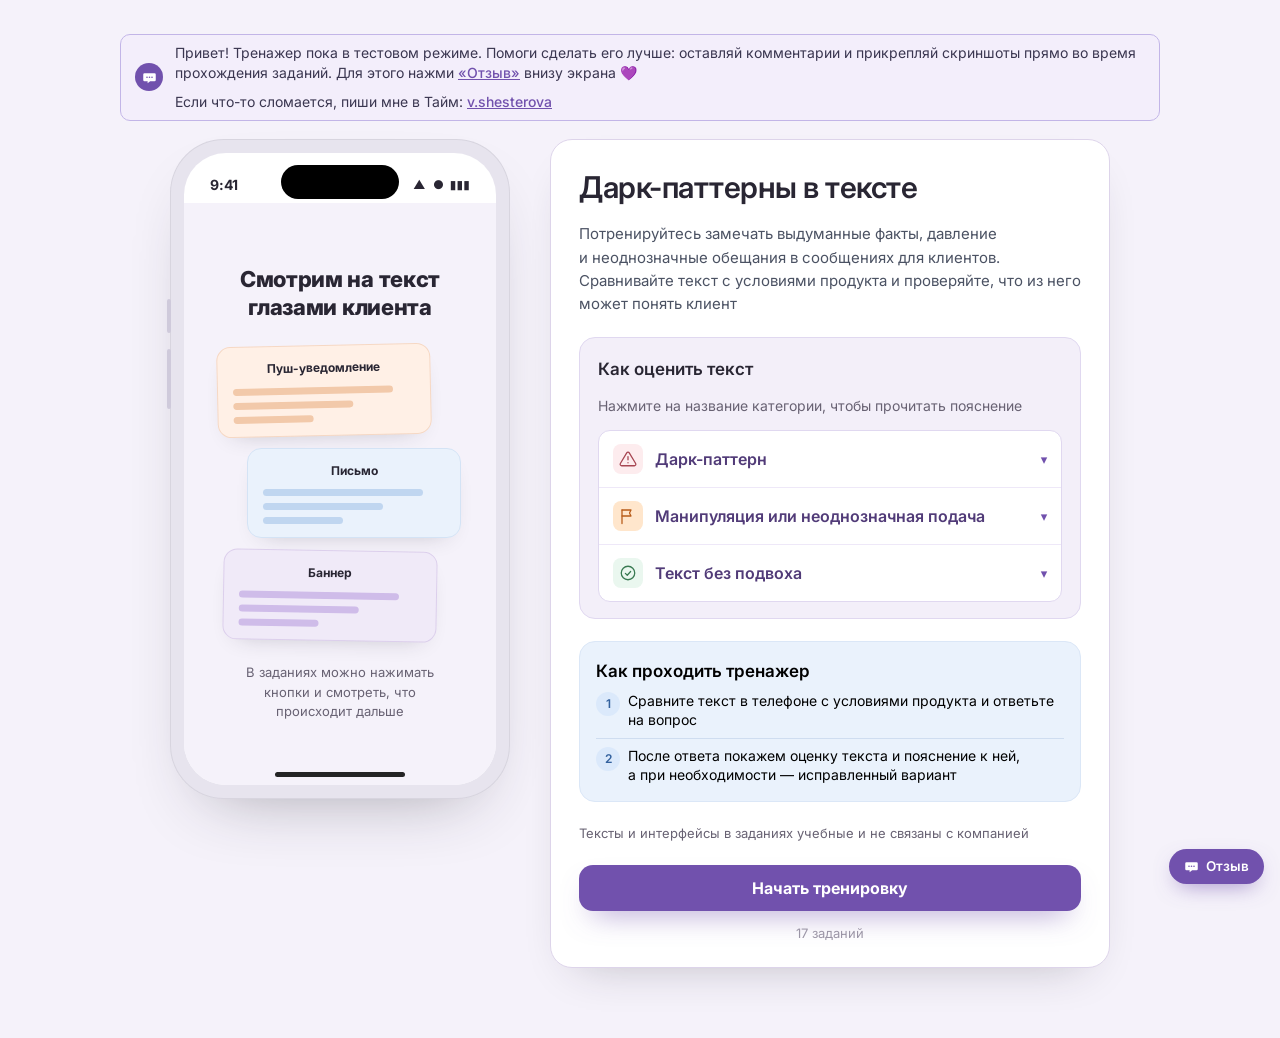
==== commit a4d75a51: "Обновить версию скрипта плашки обратной связи" ====
--- a/index.html
+++ b/index.html
@@ -4,11 +4,15 @@
   <meta charset="UTF-8" />
   <meta name="viewport" content="width=device-width, initial-scale=1.0, viewport-fit=cover" />
   <title>Тренажер по дарк-паттернам</title>
-  <meta name="description" content="Мобильный тренажер для редакторов: замечаем неочевидные дарк-паттерны в интерфейсах продуктов и фич." />
+  <meta name="description" content="Потренируйтесь замечать давление, неоднозначные обещания и другие спорные приемы в текстах. После каждого задания — разбор ответа." />
+  <meta property="og:title" content="Тренажер по дарк-паттернам" />
+  <meta property="og:description" content="Потренируйтесь замечать давление, неоднозначные обещания и другие спорные приемы в текстах. После каждого задания — разбор ответа." />
+  <meta property="og:type" content="website" />
+  <meta property="og:url" content="https://vikishesterova.github.io/mobile-trainer/" />
   <link rel="preconnect" href="https://fonts.googleapis.com" />
   <link rel="preconnect" href="https://fonts.gstatic.com" crossorigin />
   <link href="https://fonts.googleapis.com/css2?family=Inter:wght@400;500;600;700;800&family=JetBrains+Mono:wght@400;600&display=swap" rel="stylesheet" />
-<link rel="stylesheet" href="css/styles.css?v=20261102-review-result" />
+<link rel="stylesheet" href="css/styles.css?v=20261102-safari-width" />
 
   <!-- ===== Яндекс Метрика ===== -->
   <script>
@@ -35,6 +39,6 @@
   <div id="app" class="app"></div>
 <script src="js/data.js?v=20261029-feedback"></script>
   <script src="js/feedback-api.js?v=20261029-confirm1"></script>
-  <script src="js/app.js?v=20261102-review-progress"></script>
+  <script src="js/app.js?v=20261105-feedback-banner"></script>
 </body>
 </html>
--- a/css/styles.css
+++ b/css/styles.css
@@ -2476,6 +2476,20 @@
 .final-results .final-feedback-button:hover { background: #f3eef9; color: #5f3f96; }
 .final-restart { display: block; margin: 20px auto 0; padding: 10px 16px; border: 0; background: transparent; color: #7151ad; font: 600 15px var(--font); cursor: pointer; }
 .final-restart:hover { color: #5f3f96; }
+/* Умеренная ширина: сохраняем удобное место для задания рядом с примером. */
+@media (min-width: 701px) and (max-width: 1000px) {
+  .quiz-layout { flex-direction: row; flex-wrap: nowrap; align-items: flex-start; gap: 24px; }
+  .quiz-layout .case-phone { position: sticky; top: 16px; flex: 0 0 35%; width: 35%; min-width: 0; }
+  .quiz-layout .phone { width: min(100%, 330px, calc(51.5625vh - 70px)); height: auto; aspect-ratio: 330 / 640; }
+  .quiz-layout .island { width: 36%; max-width: 118px; }
+  .quiz-layout .app-statusbar { padding-left: 16px; padding-right: 16px; font-size: 12px; }
+  .quiz-layout .panel { flex: 1 1 0; width: auto; min-width: 0; max-width: 560px; }
+}
+/* В колонке телефон прокручивается вместе со страницей и не закрывает задание. */
+@media (max-width: 700px) {
+  .quiz-layout .case-phone { position: static; }
+  .quiz-layout .phone { width: min(330px, calc(100vw - 28px), calc(51.5625vh - 49.5px)); height: auto; aspect-ratio: 330 / 640; }
+}
 @media (max-width: 700px) {
   .final-results { padding: 24px 18px; }
   .final-title { font-size: 25px; }
@@ -2502,3 +2516,16 @@
 .review-results { max-width: 760px; }
 .review-note { margin: 16px 0 20px; text-align: center; color: #686273; font-size: 15px; line-height: 1.5; }
 .review-results .final-repeat { line-height: 1.35; }
+
+/* Ограничиваем ширину блока примера на широком экране. */
+@media (min-width: 1001px) {
+  .quiz-layout { flex-wrap: nowrap; }
+  .quiz-layout .case-phone { flex: 0 0 340px; width: 340px; min-width: 0; }
+  .quiz-layout .phone { max-width: 100%; }
+  .quiz-layout .panel { min-width: 0; }
+}
+@media (min-width: 1001px) and (max-height: 720px) {
+  .quiz-layout .island { width: 30%; max-width: 118px; }
+  .quiz-layout .app-statusbar { padding-left: 16px; padding-right: 16px; font-size: 12px; }
+  .quiz-layout .status-icons { gap: 4px; font-size: 10px; }
+}
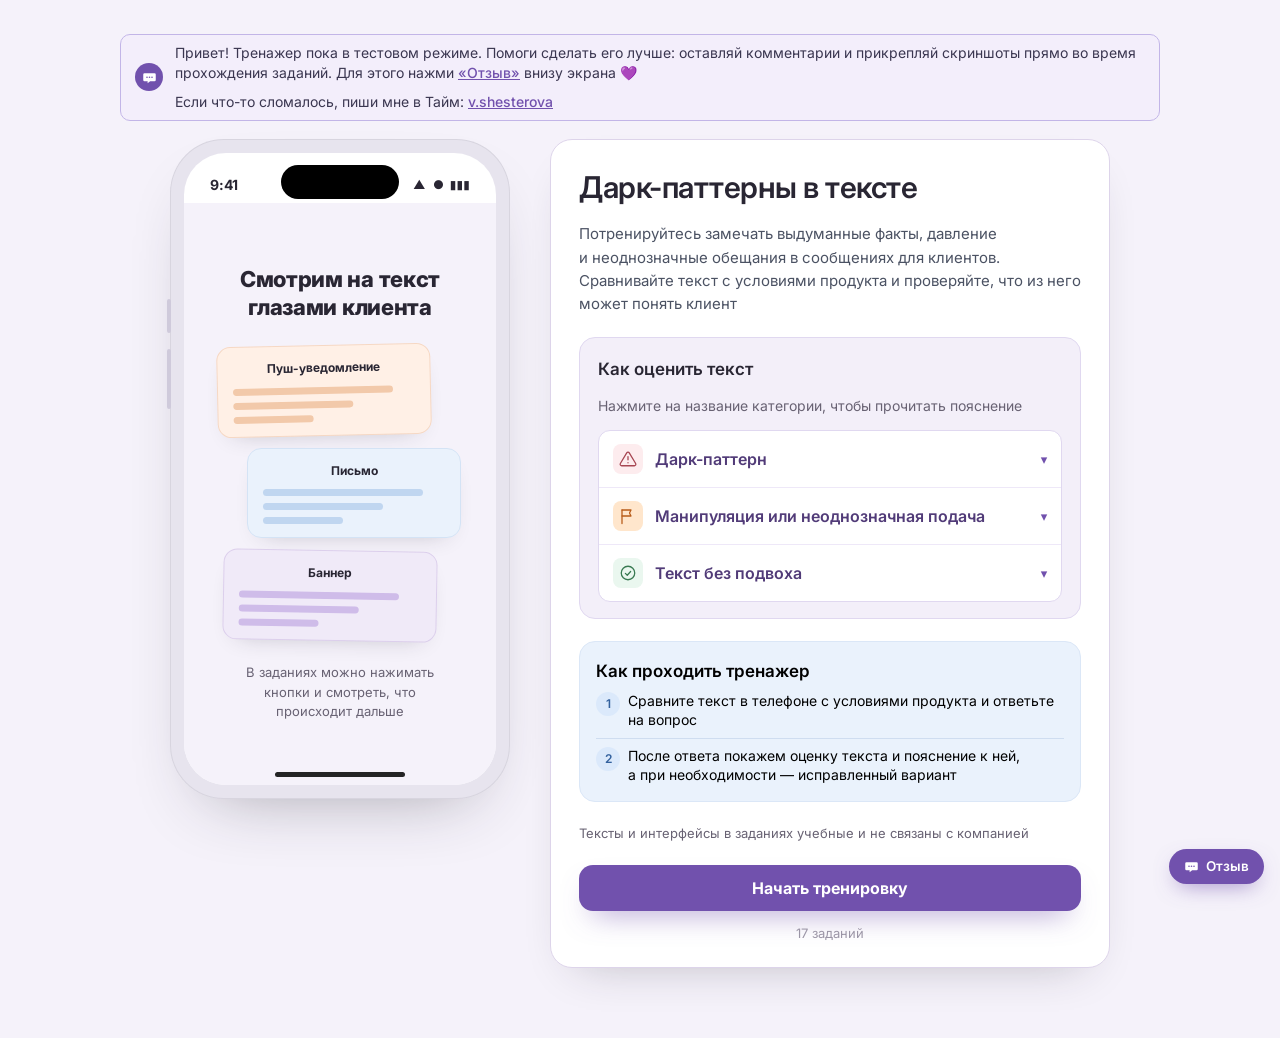
==== commit 048388d5: "Обновить версию скрипта" ====
--- a/index.html
+++ b/index.html
@@ -39,6 +39,6 @@
   <div id="app" class="app"></div>
 <script src="js/data.js?v=20261029-feedback"></script>
   <script src="js/feedback-api.js?v=20261029-confirm1"></script>
-  <script src="js/app.js?v=20261105-feedback-banner"></script>
+  <script src="js/app.js?v=20261105-feedback-banner2"></script>
 </body>
 </html>
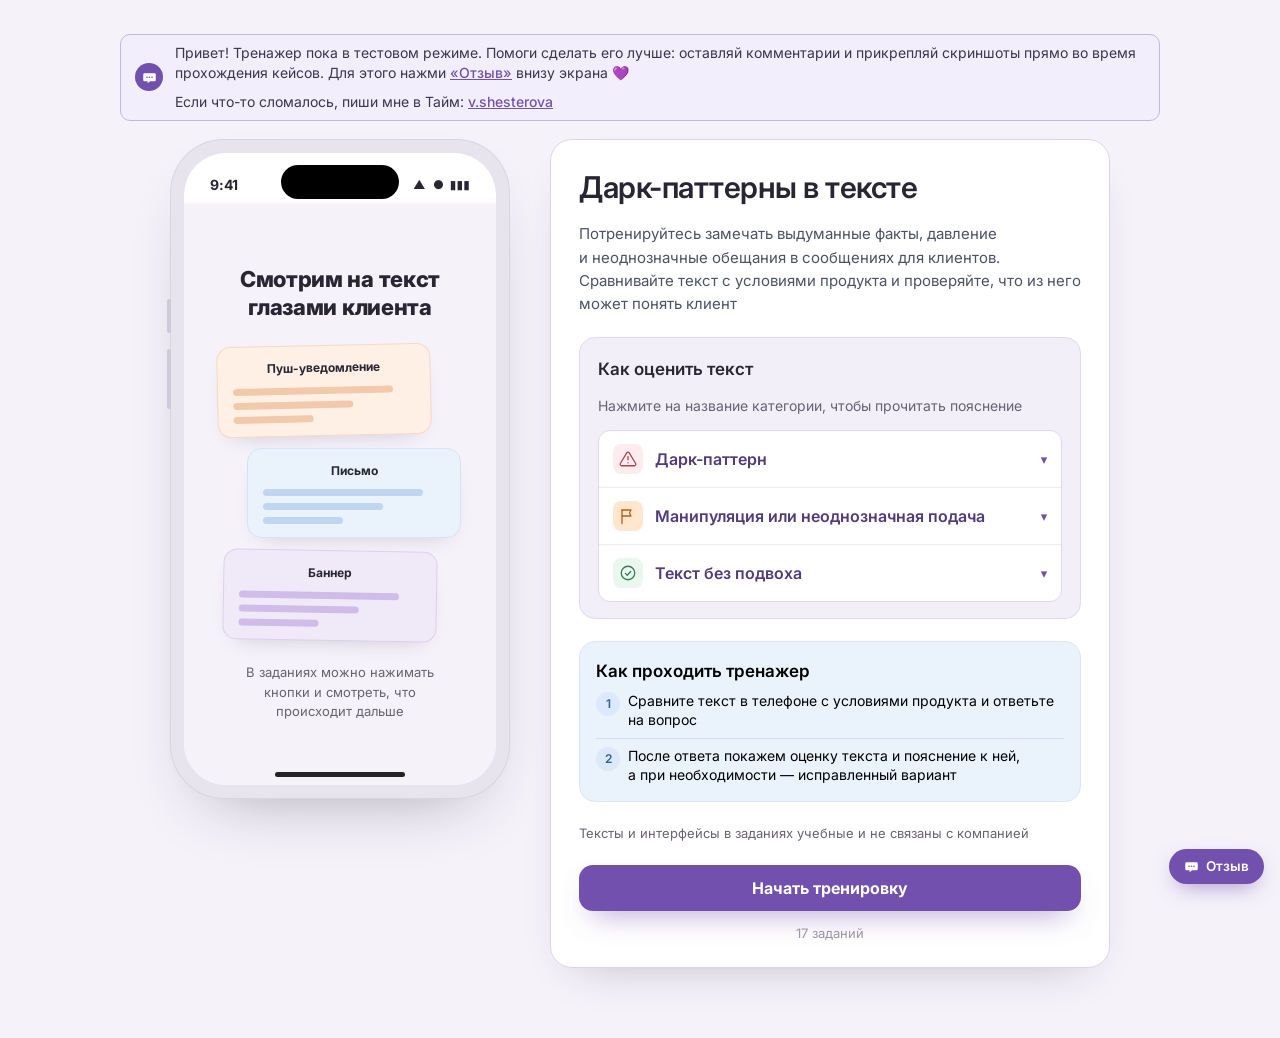
==== commit 817032a5: "Обновить версию скрипта" ====
--- a/index.html
+++ b/index.html
@@ -39,6 +39,6 @@
   <div id="app" class="app"></div>
 <script src="js/data.js?v=20261029-feedback"></script>
   <script src="js/feedback-api.js?v=20261029-confirm1"></script>
-  <script src="js/app.js?v=20261105-feedback-banner2"></script>
+  <script src="js/app.js?v=20261105-feedback-banner3"></script>
 </body>
 </html>
